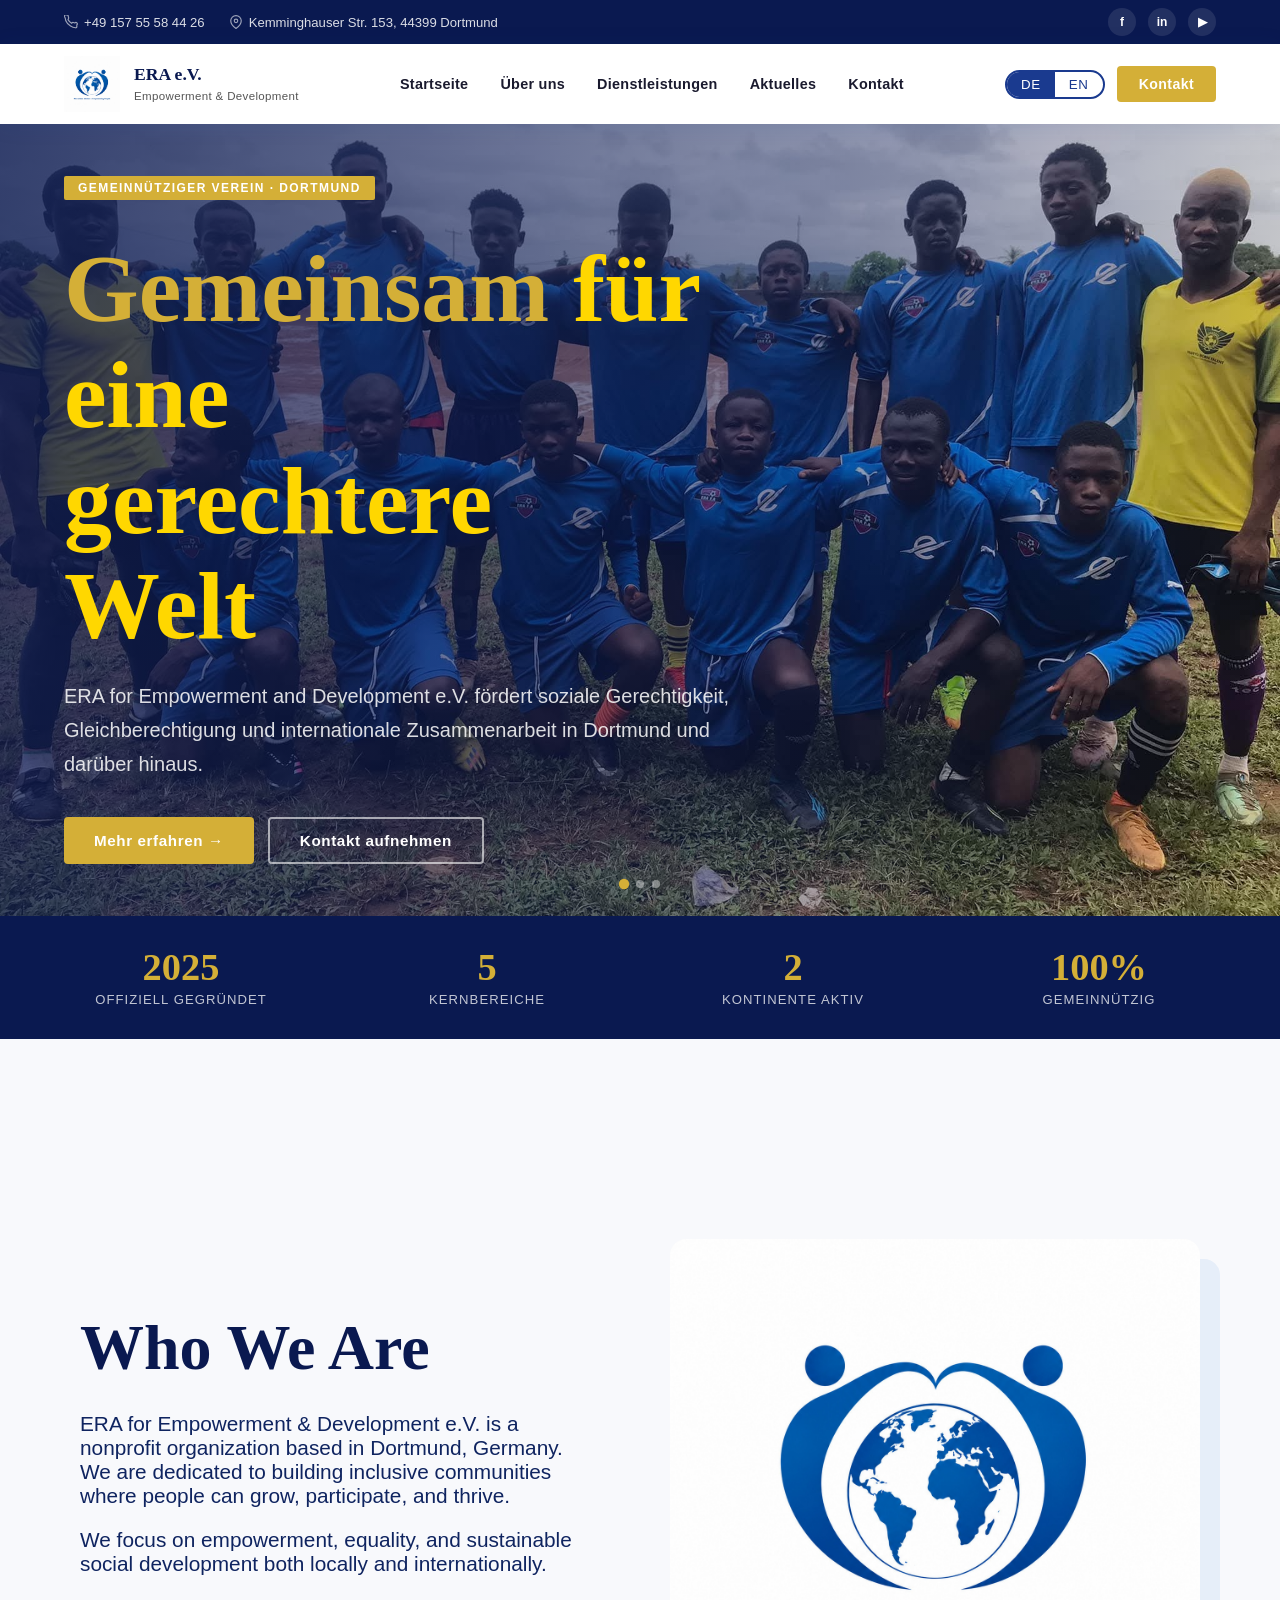
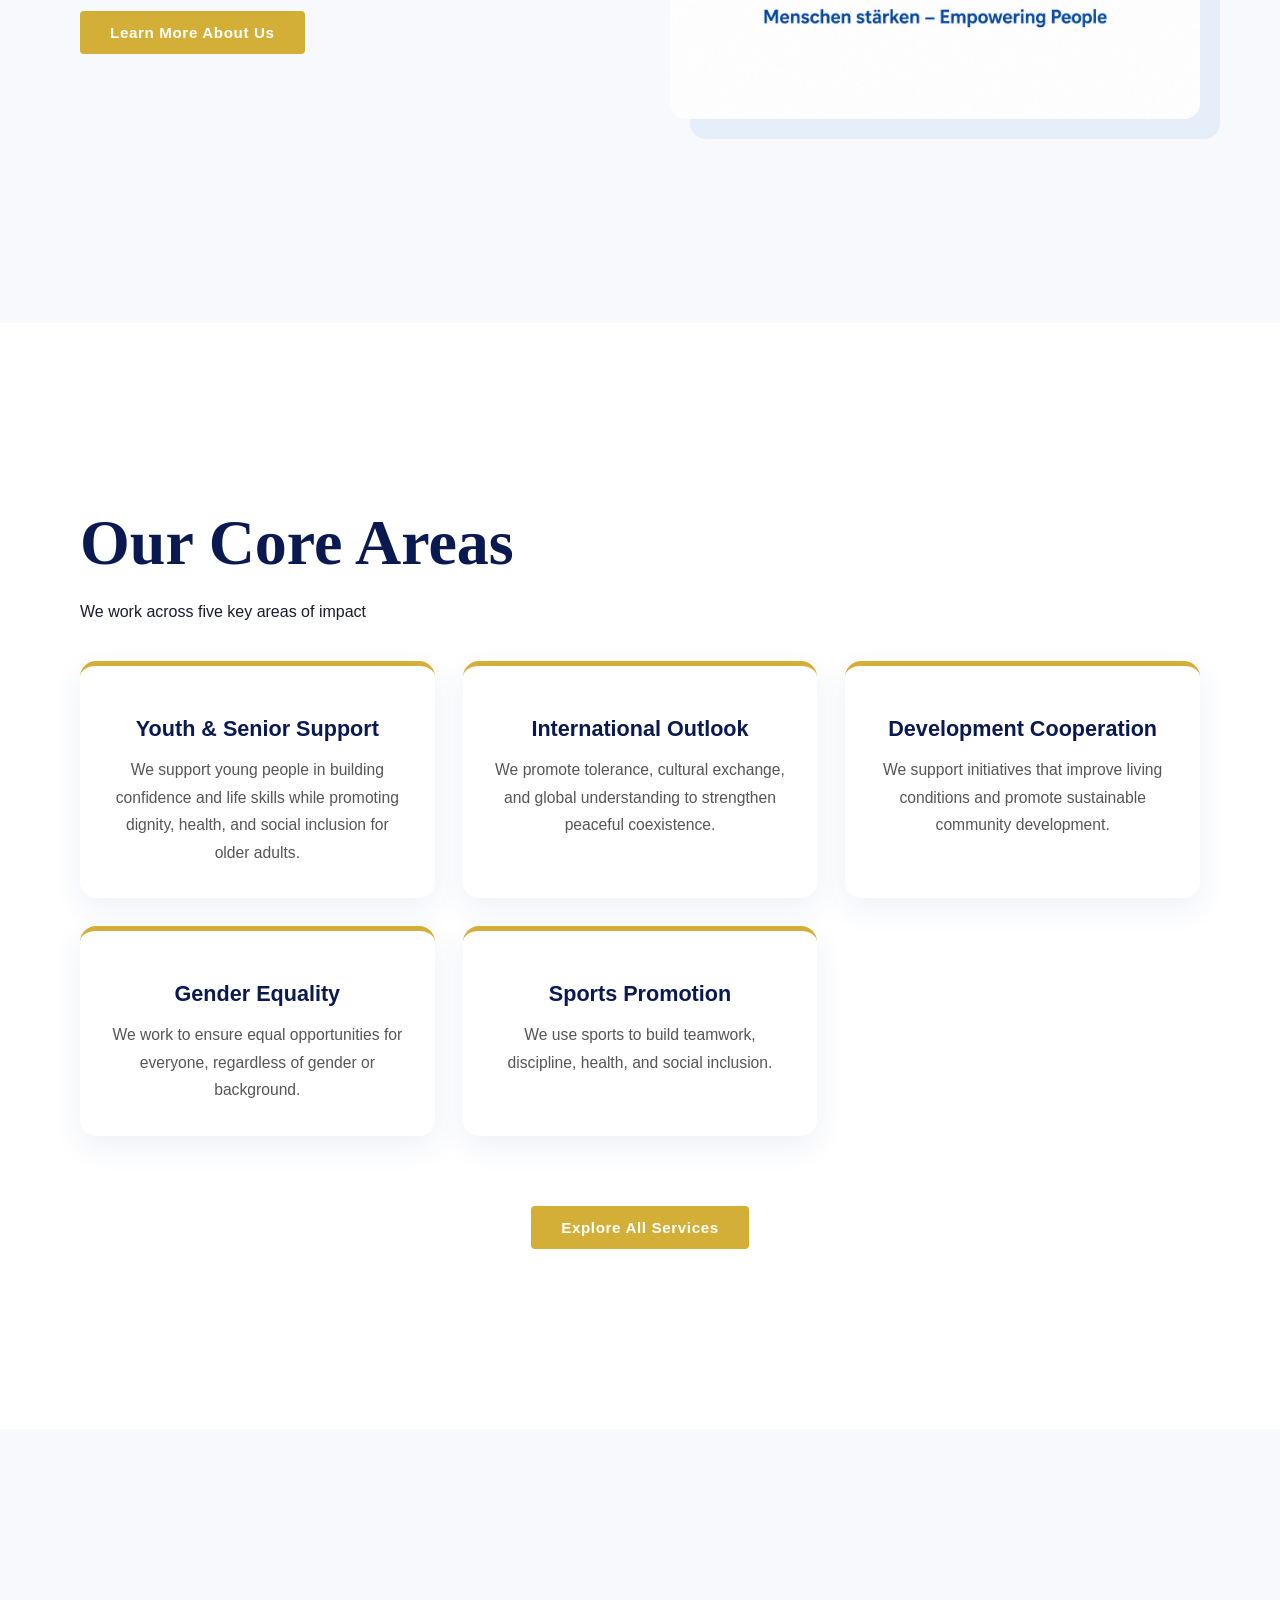
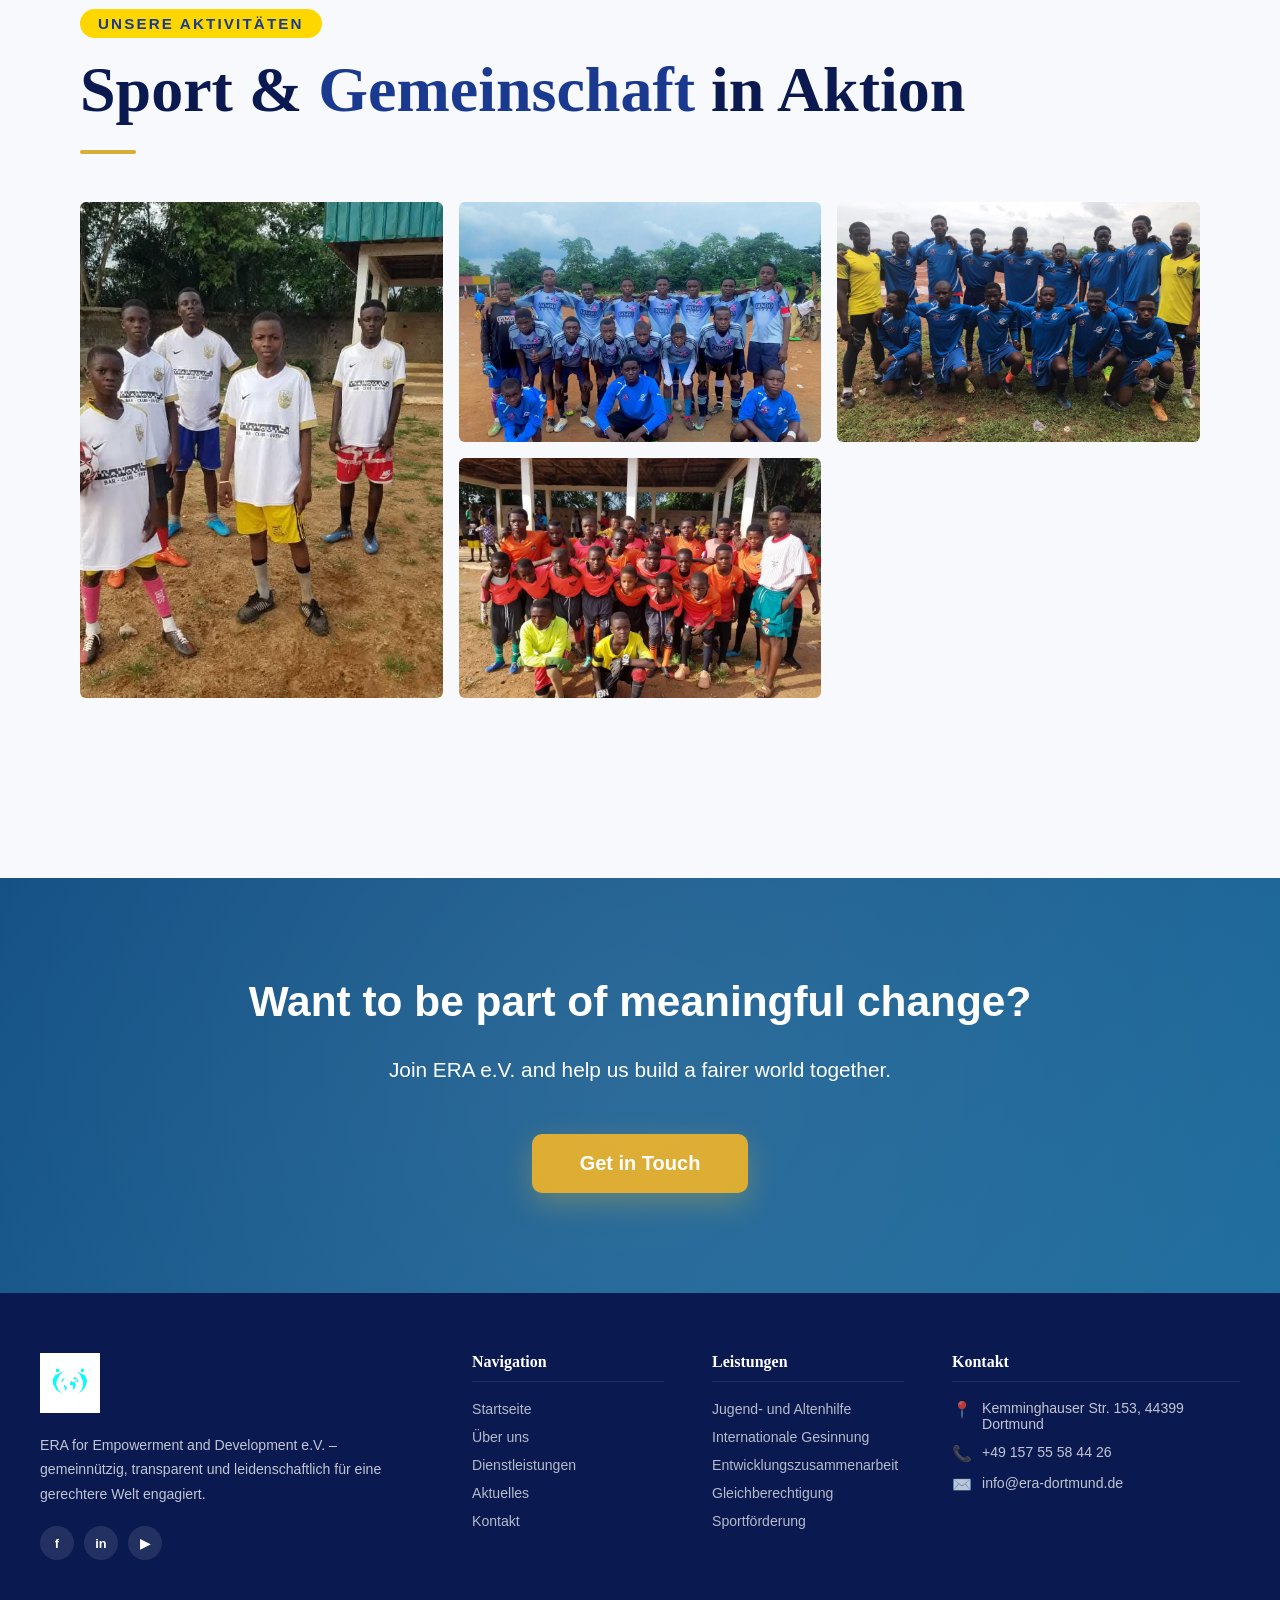
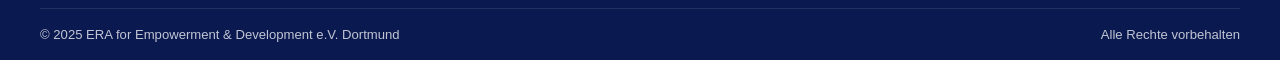
==== index.html @ 08e7207d "first commit" ====
<!DOCTYPE html>
<html lang="en">
<head>
    <meta charset="UTF-8">
    <meta name="viewport" content="width=device-width, initial-scale=1.0">
    <title>ERA for Empowerment & Development e.V.</title>
    <link rel="stylesheet" href="assets/css/style.css">
</head>
<body>
    <!-- TOPBAR -->
    <div class="topbar">
  <div class="topbar-inner">
    <div class="topbar-left">
      <span>
        <svg viewBox="0 0 24 24" fill="none" stroke="currentColor" stroke-width="2"><path d="M22 16.92v3a2 2 0 01-2.18 2 19.79 19.79 0 01-8.63-3.07A19.5 19.5 0 013.07 9.81 19.79 19.79 0 0 0 .22 1.18 2 2 0 012.22 0h3a2 2 0 012 1.72 12.84 12.84 0 00.7 2.81 2 2 0 01-.45 2.11L6.91 7.91a16 16 0 006.16 6.16l.81-.81a2 2 0 012.11-.45 12.84 12.84 0 002.81.7A2 2 0 0122 16.92z"/></svg>
        +49 157 55 58 44 26
      </span>
      <span>
        <svg viewBox="0 0 24 24" fill="none" stroke="currentColor" stroke-width="2"><path d="M21 10c0 7-9 13-9 13s-9-6-9-13a9 9 0 0 1 18 0z"/><circle cx="12" cy="10" r="3"/></svg>
        Kemminghauser Str. 153, 44399 Dortmund
      </span>
    </div>
    <div class="topbar-right">
      <a class="social-link" href="#" title="Facebook">f</a>
      <a class="social-link" href="#" title="Instagram">in</a>
      <a class="social-link" href="#" title="YouTube">▶</a>
    </div>
  </div>
</div>

<!-- NAVBAR -->
<nav class="navbar">
  <div class="nav-inner">
    <a href="#" class="nav-logo">
      <img src="[data-uri]" alt="ERA Logo">
      <div class="nav-logo-text">
        <strong>ERA e.V.</strong>
        <span data-de="Empowerment & Development" data-en="Empowerment & Development">Empowerment & Development</span>
      </div>
    </a>
    <ul class="nav-links" id="navLinks">
      <li><a href="index.html" class="active" data-de="Startseite" data-en="Home">Startseite</a></li>
      <li><a href="About.html" data-de="Über uns" data-en="About Us">Über uns</a></li>
      <li><a href="service.html" data-de="Dienstleistungen" data-en="Services">Dienstleistungen</a></li>
      <li><a href="News.html" data-de="Aktuelles" data-en="News">Aktuelles</a></li>
      <li><a href="contact.html" data-de="Kontakt" data-en="Contact">Kontakt</a></li>
    </ul>
    <div class="nav-right">
      <div class="lang-switcher">
        <button class="lang-btn active" id="btnDE" onclick="setLang('de')">DE</button>
        <button class="lang-btn" id="btnEN" onclick="setLang('en')">EN</button>
      </div>
      <a href="contact.html" class="donate-btn" id="donateBtnLabel" data-de="Kontakt" data-en="Get Involved">Kontakt</a>
    </div>
    <button class="hamburger" id="hamburger" onclick="toggleMenu()" aria-label="Menu">
      <span></span><span></span><span></span>
    </button>
  </div>
</nav>

<!-- HERO -->
<section class="hero" id="home">
  <div class="hero-slides">
    <div class="hero-slide active">
      <img src="[data-uri]" alt="Youth Football">
    </div>
    <div class="hero-slide">
      <img src="[data-uri]" alt="Community">
    </div>
    <div class="hero-slide">
      <img src="[data-uri]" alt="Sports">
    </div>
  </div>
  <div class="hero-content">
    <span class="hero-tag" data-de="Gemeinnütziger Verein · Dortmund" data-en="Nonprofit Organization · Dortmund">Gemeinnütziger Verein · Dortmund</span>
    <h1 class="hero-title" data-de="<em>Gemeinsam</em> für eine<br>gerechtere Welt" data-en="<em>Together</em> for a<br>More Just World"><em>Gemeinsam</em> für eine<br>gerechtere Welt</h1>
    <p class="hero-subtitle" data-de="ERA for Empowerment and Development e.V. fördert soziale Gerechtigkeit, Gleichberechtigung und internationale Zusammenarbeit in Dortmund und darüber hinaus." data-en="ERA for Empowerment and Development e.V. promotes social justice, equality, and international cooperation in Dortmund and beyond.">ERA for Empowerment and Development e.V. fördert soziale Gerechtigkeit, Gleichberechtigung und internationale Zusammenarbeit in Dortmund und darüber hinaus.</p>
    <div class="hero-ctas">
      <a href="About.html" class="btn-primary" data-de="Mehr erfahren →" data-en="Learn More →">Mehr erfahren →</a>
      <a href="contact.html" class="btn-outline" data-de="Kontakt aufnehmen" data-en="Get in Touch">Kontakt aufnehmen</a>
    </div>
  </div>
  <div class="hero-dots">
    <button class="hero-dot active" onclick="goSlide(0)"></button>
    <button class="hero-dot" onclick="goSlide(1)"></button>
    <button class="hero-dot" onclick="goSlide(2)"></button>
  </div>
</section>
<!-- STATS BAR -->
<div class="stats-bar">
  <div class="stats-inner">
    <div class="stat-item">
      <div class="stat-num">2025</div>
      <div class="stat-label" data-de="Offiziell gegründet" data-en="Officially Founded">Offiziell gegründet</div>
    </div>
    <div class="stat-item">
      <div class="stat-num">5</div>
      <div class="stat-label" data-de="Kernbereiche" data-en="Core Areas">Kernbereiche</div>
    </div>
    <div class="stat-item">
      <div class="stat-num">2</div>
      <div class="stat-label" data-de="Kontinente aktiv" data-en="Continents Active">Kontinente aktiv</div>
    </div>
    <div class="stat-item">
      <div class="stat-num">100%</div>
      <div class="stat-label" data-de="Gemeinnützig" data-en="Nonprofit">Gemeinnützig</div>
    </div>
  </div>
</div>

<!-- INTRO SECTION -->
<section class="intro-section section" style="background: var(--gray-bg); padding: 100px 24px;">
    <div class="section-inner">
        <div class="intro-grid">
            
            <!-- LEFT: Text -->
            <div class="intro-text fade-in">
                <h2 class="section-title" style="text-align:left; margin-bottom:24px;" data-de="Wer wir sind" data-en="Who We Are">
                    Who We Are
                </h2>
                
                <p class="intro-content" data-de="ERA for Empowerment & Development e.V. ist ein gemeinnütziger Verein mit Sitz in Dortmund, Deutschland. Wir setzen uns dafür ein, inklusive Gemeinschaften aufzubauen, in denen Menschen wachsen, teilhaben und gedeihen können." data-en="ERA for Empowerment & Development e.V. is a nonprofit organization based in Dortmund, Germany. We are dedicated to building inclusive communities where people can grow, participate, and thrive.">
                    ERA for Empowerment & Development e.V. is a nonprofit organization based in Dortmund, Germany. We are dedicated to building inclusive communities where people can grow, participate, and thrive.
                </p>
                
                <p class="intro-content" style="margin-top:20px;" data-de="Wir konzentrieren uns auf Empowerment, Gleichberechtigung und nachhaltige soziale Entwicklung – sowohl lokal als auch international." data-en="We focus on empowerment, equality, and sustainable social development both locally and internationally.">
                    We focus on empowerment, equality, and sustainable social development both locally and internationally.
                </p>

                <a href="about.html" class="btn btn-primary" style="margin-top:35px;" data-de="Mehr über uns" data-en="Learn More About Us">
                    Learn More About Us
                </a>
            </div>

            <!-- RIGHT: Image -->
            <div class="intro-image fade-in">
                <img src="images/Logo.jpg" 
                     alt="Community Activity" 
                     class="intro-img">
            </div>

        </div>
    </div>
</section>


<!-- CORE VALUES / FOCUS AREAS SECTION -->
<section class="core-section section" style="background: white;">
    <div class="section-inner">
        <h2 class="section-title" data-de="Unsere Schwerpunkte" data-en="Our Core Areas">
            Our Core Areas
        </h2>
        <p class="section-subtitle" data-de="Wir engagieren uns in fünf zentralen Bereichen" data-en="We work across five key areas of impact">
            We work across five key areas of impact
        </p>

        <div class="card-grid">
            
            <!-- Card 1 -->
            <div class="card fade-in">
                <div class="card-icon"></div>
                <h3 data-de="Jugend- & Altenhilfe" data-en="Youth & Senior Support">Youth & Senior Support</h3>
                <p data-de="Wir unterstützen junge Menschen beim Aufbau von Selbstvertrauen und Lebenskompetenzen und fördern Würde, Gesundheit und soziale Teilhabe älterer Menschen." 
                   data-en="We support young people in building confidence and life skills while promoting dignity, health, and social inclusion for older adults.">
                    We support young people in building confidence and life skills while promoting dignity, health, and social inclusion for older adults.
                </p>
            </div>

            <!-- Card 2 -->
            <div class="card fade-in">
                <div class="card-icon"></div>
                <h3 data-de="Internationale Gesinnung" data-en="International Outlook">International Outlook</h3>
                <p data-de="Wir fördern Toleranz, kulturellen Austausch und globales Verständnis für ein friedliches Zusammenleben." 
                   data-en="We promote tolerance, cultural exchange, and global understanding to strengthen peaceful coexistence.">
                    We promote tolerance, cultural exchange, and global understanding to strengthen peaceful coexistence.
                </p>
            </div>

            <!-- Card 3 -->
            <div class="card fade-in">
                <div class="card-icon"></div>
                <h3 data-de="Entwicklungszusammenarbeit" data-en="Development Cooperation">Development Cooperation</h3>
                <p data-de="Wir unterstützen Initiativen, die Lebensbedingungen verbessern und nachhaltige Gemeindeentwicklung fördern." 
                   data-en="We support initiatives that improve living conditions and promote sustainable community development.">
                    We support initiatives that improve living conditions and promote sustainable community development.
                </p>
            </div>

            <!-- Card 4 -->
            <div class="card fade-in">
                <div class="card-icon"></div>
                <h3 data-de="Gleichberechtigung" data-en="Gender Equality">Gender Equality</h3>
                <p data-de="Wir setzen uns für gleiche Chancen für alle ein – unabhängig von Geschlecht oder Herkunft." 
                   data-en="We work to ensure equal opportunities for everyone, regardless of gender or background.">
                    We work to ensure equal opportunities for everyone, regardless of gender or background.
                </p>
            </div>

            <!-- Card 5 -->
            <div class="card fade-in">
                <div class="card-icon"></div>
                <h3 data-de="Sportförderung" data-en="Sports Promotion">Sports Promotion</h3>
                <p data-de="Wir nutzen Sport, um Teamgeist, Disziplin, Gesundheit und soziale Integration zu fördern." 
                   data-en="We use sports to build teamwork, discipline, health, and social inclusion.">
                    We use sports to build teamwork, discipline, health, and social inclusion.
                </p>
            </div>

        </div>

        <!-- Call to Action Button -->
        <div style="text-align:center; margin-top:50px;">
            <a href="service.html" class="btn btn-primary" data-de="Alle Dienstleistungen ansehen" data-en="Explore All Services">
                Explore All Services
            </a>
        </div>
    </div>
</section>

<!-- Activities -->
<section class="gallery" id="gallery">
  <div class="section-inner">
    <span class="section-tag" data-de="Unsere Aktivitäten" data-en="Our Activities">Unsere Aktivitäten</span>
    <h2 class="section-title" data-de="Sport &amp; <em>Gemeinschaft</em> in Aktion" data-en="Sports &amp; <em>Community</em> in Action">Sport &amp; <em>Gemeinschaft</em> in Aktion</h2>
    <div class="divider"></div>
    <div class="gallery-grid">
      <div class="gallery-item">
        <img src="[data-uri]" alt="Community gathering">
      </div>
      <div class="gallery-item">
        <img src="[data-uri]" alt="Youth football team">
      </div>
      <div class="gallery-item">
        <img src="[data-uri]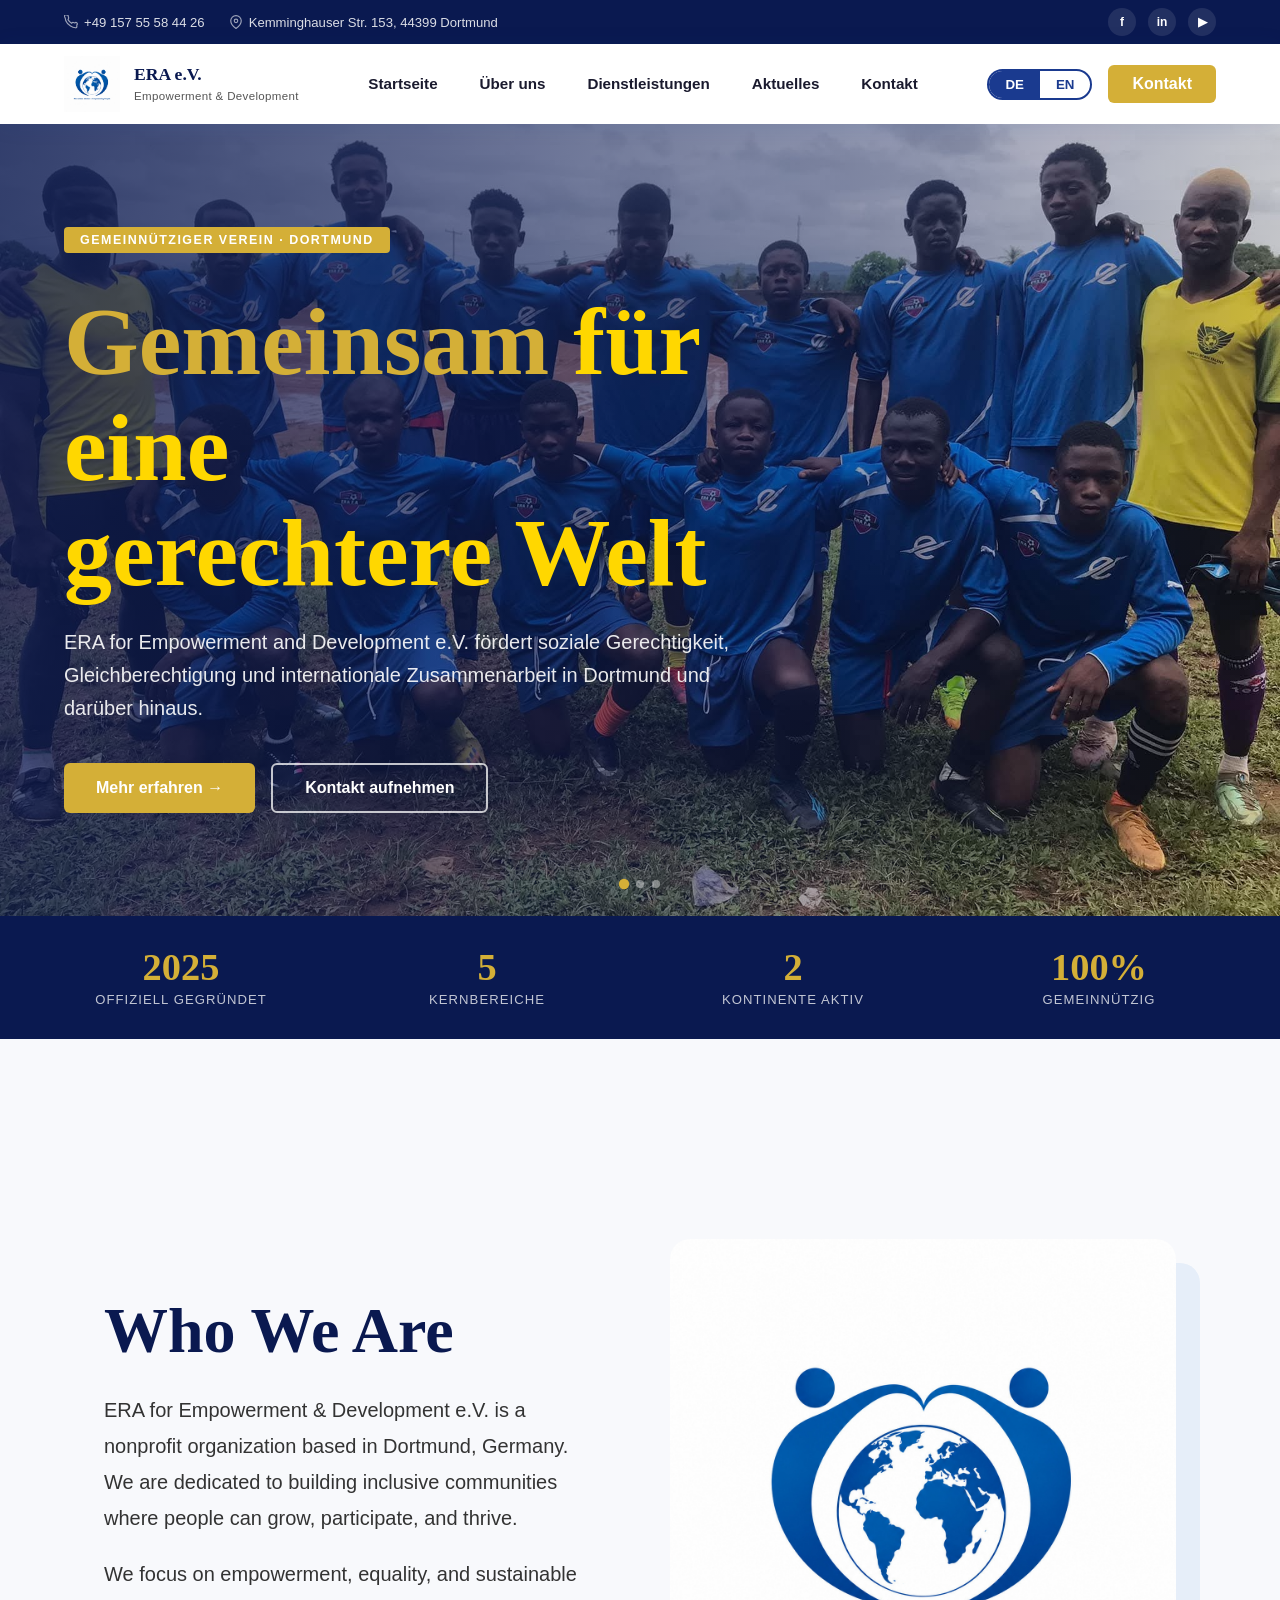
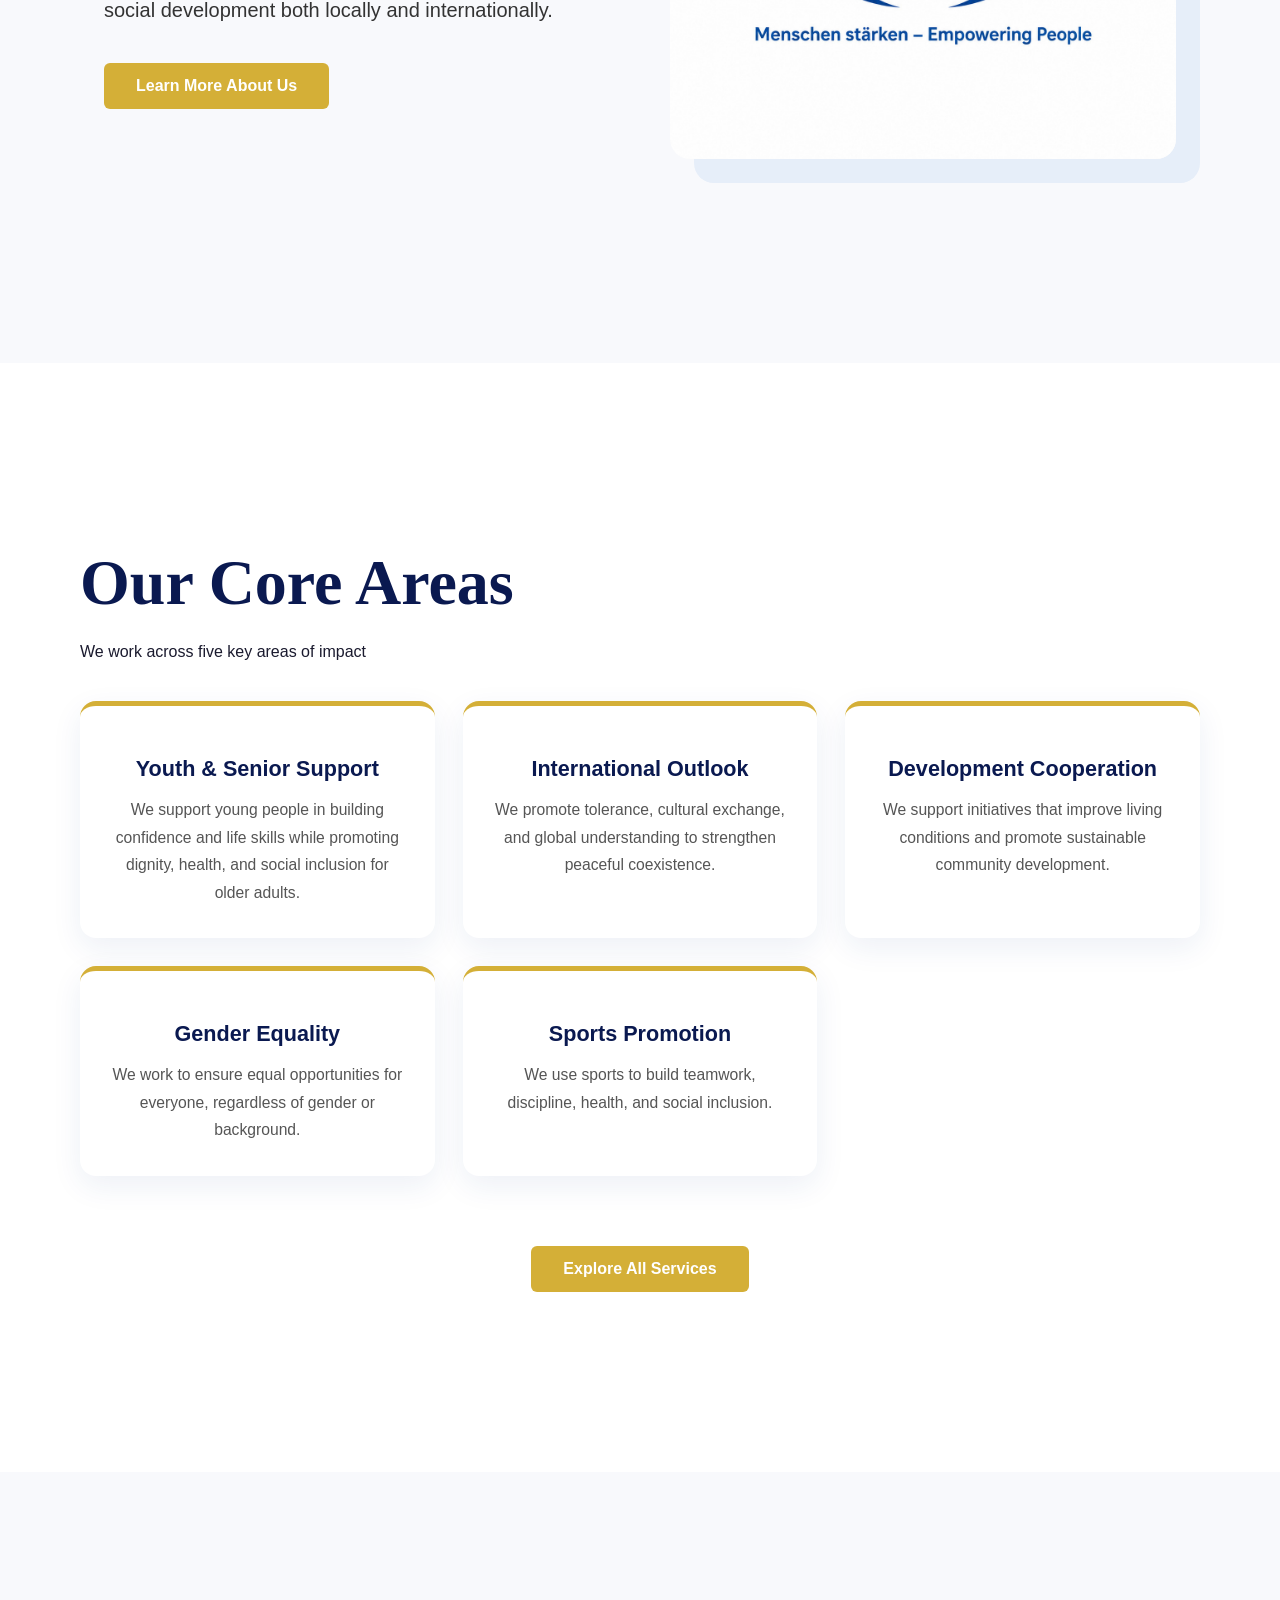
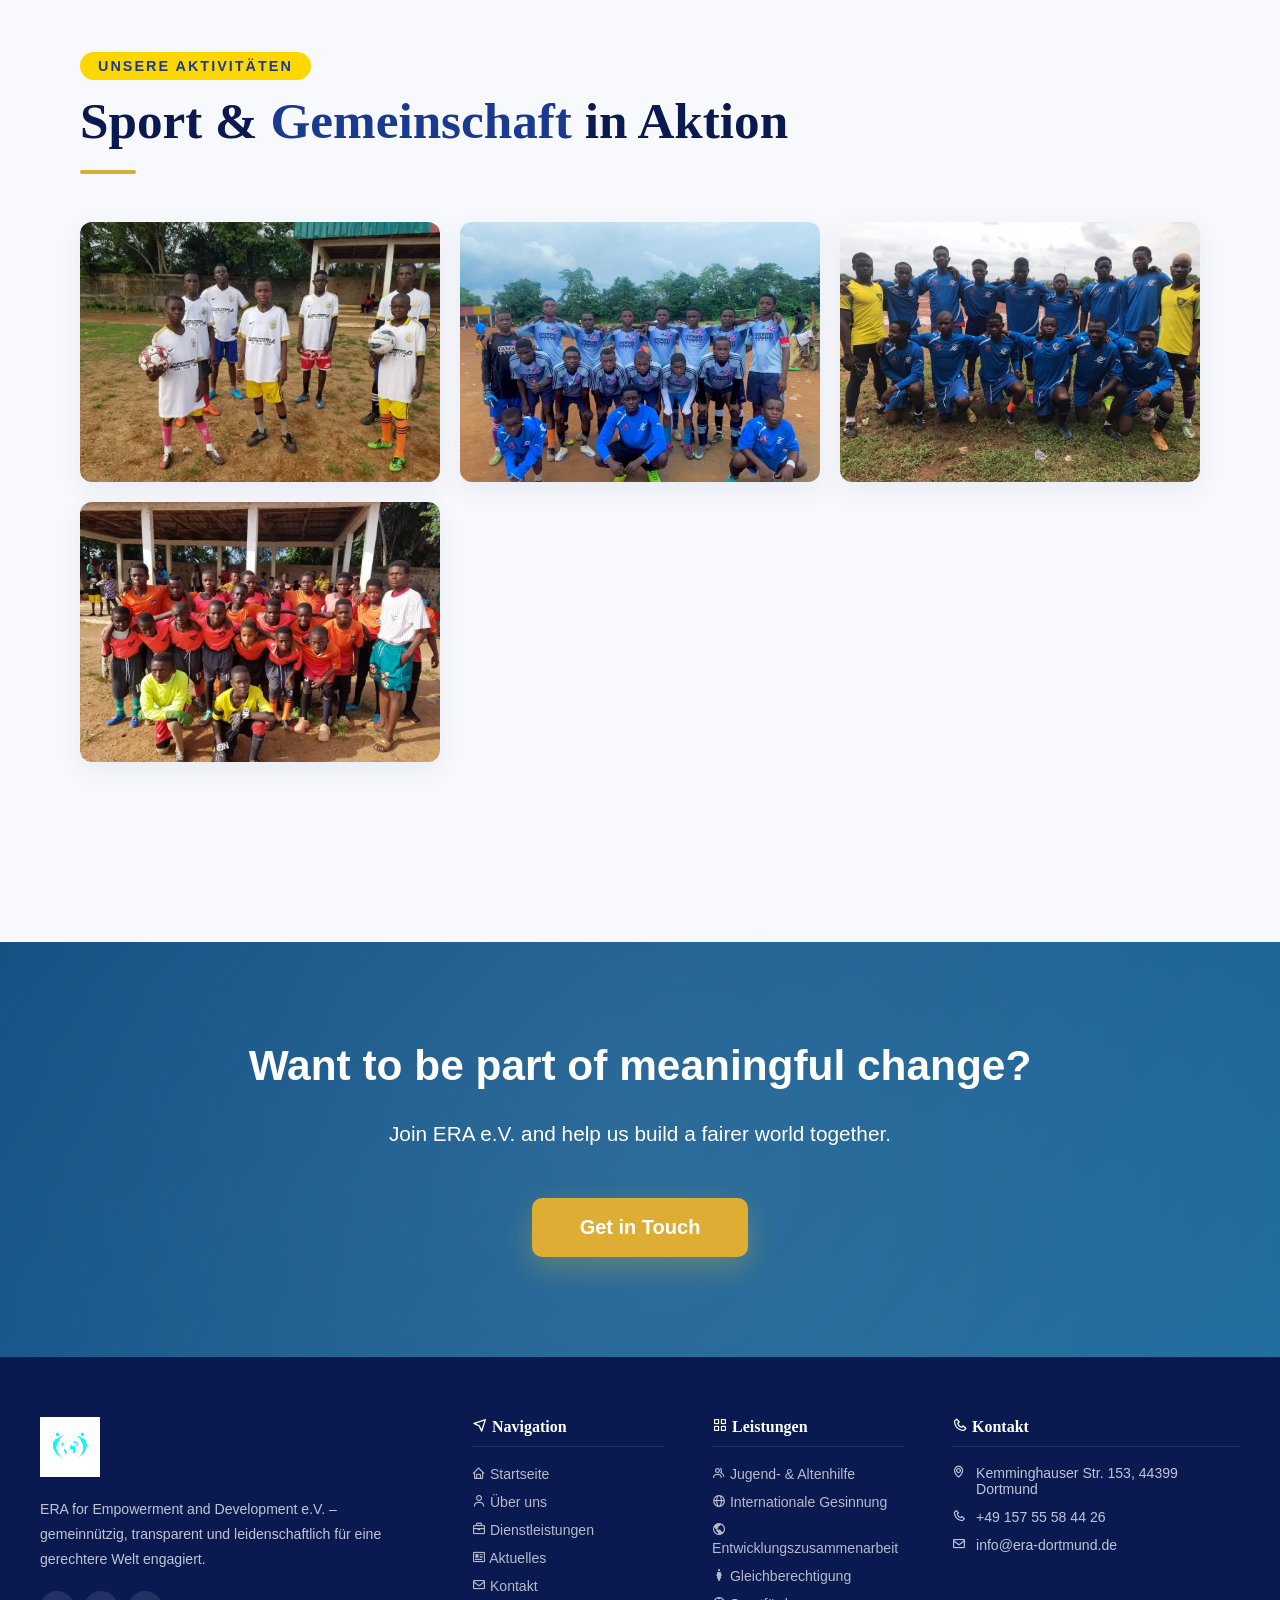
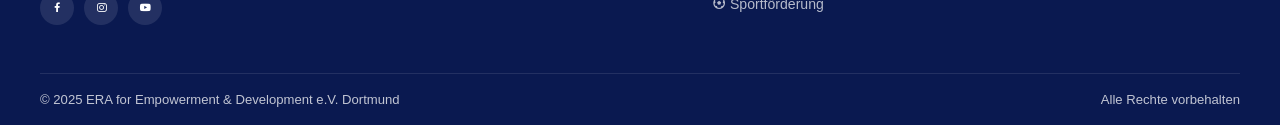
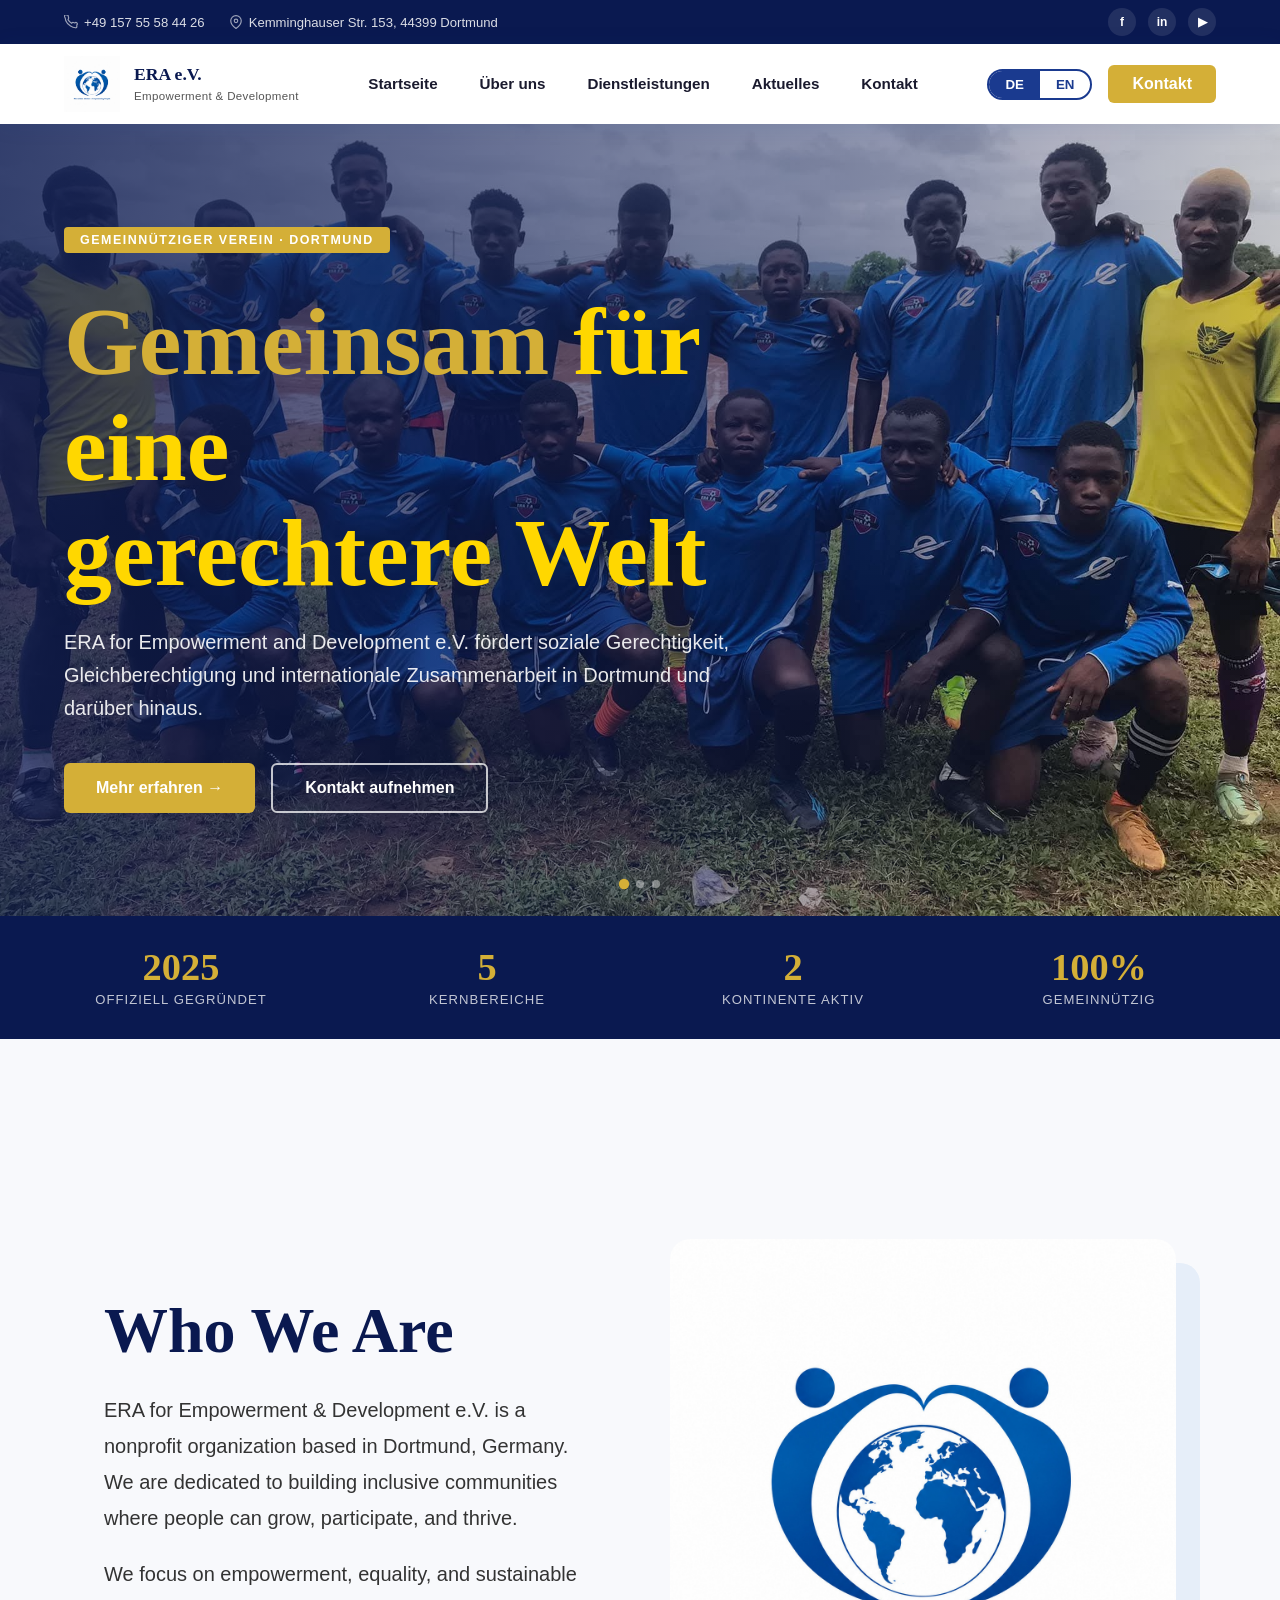
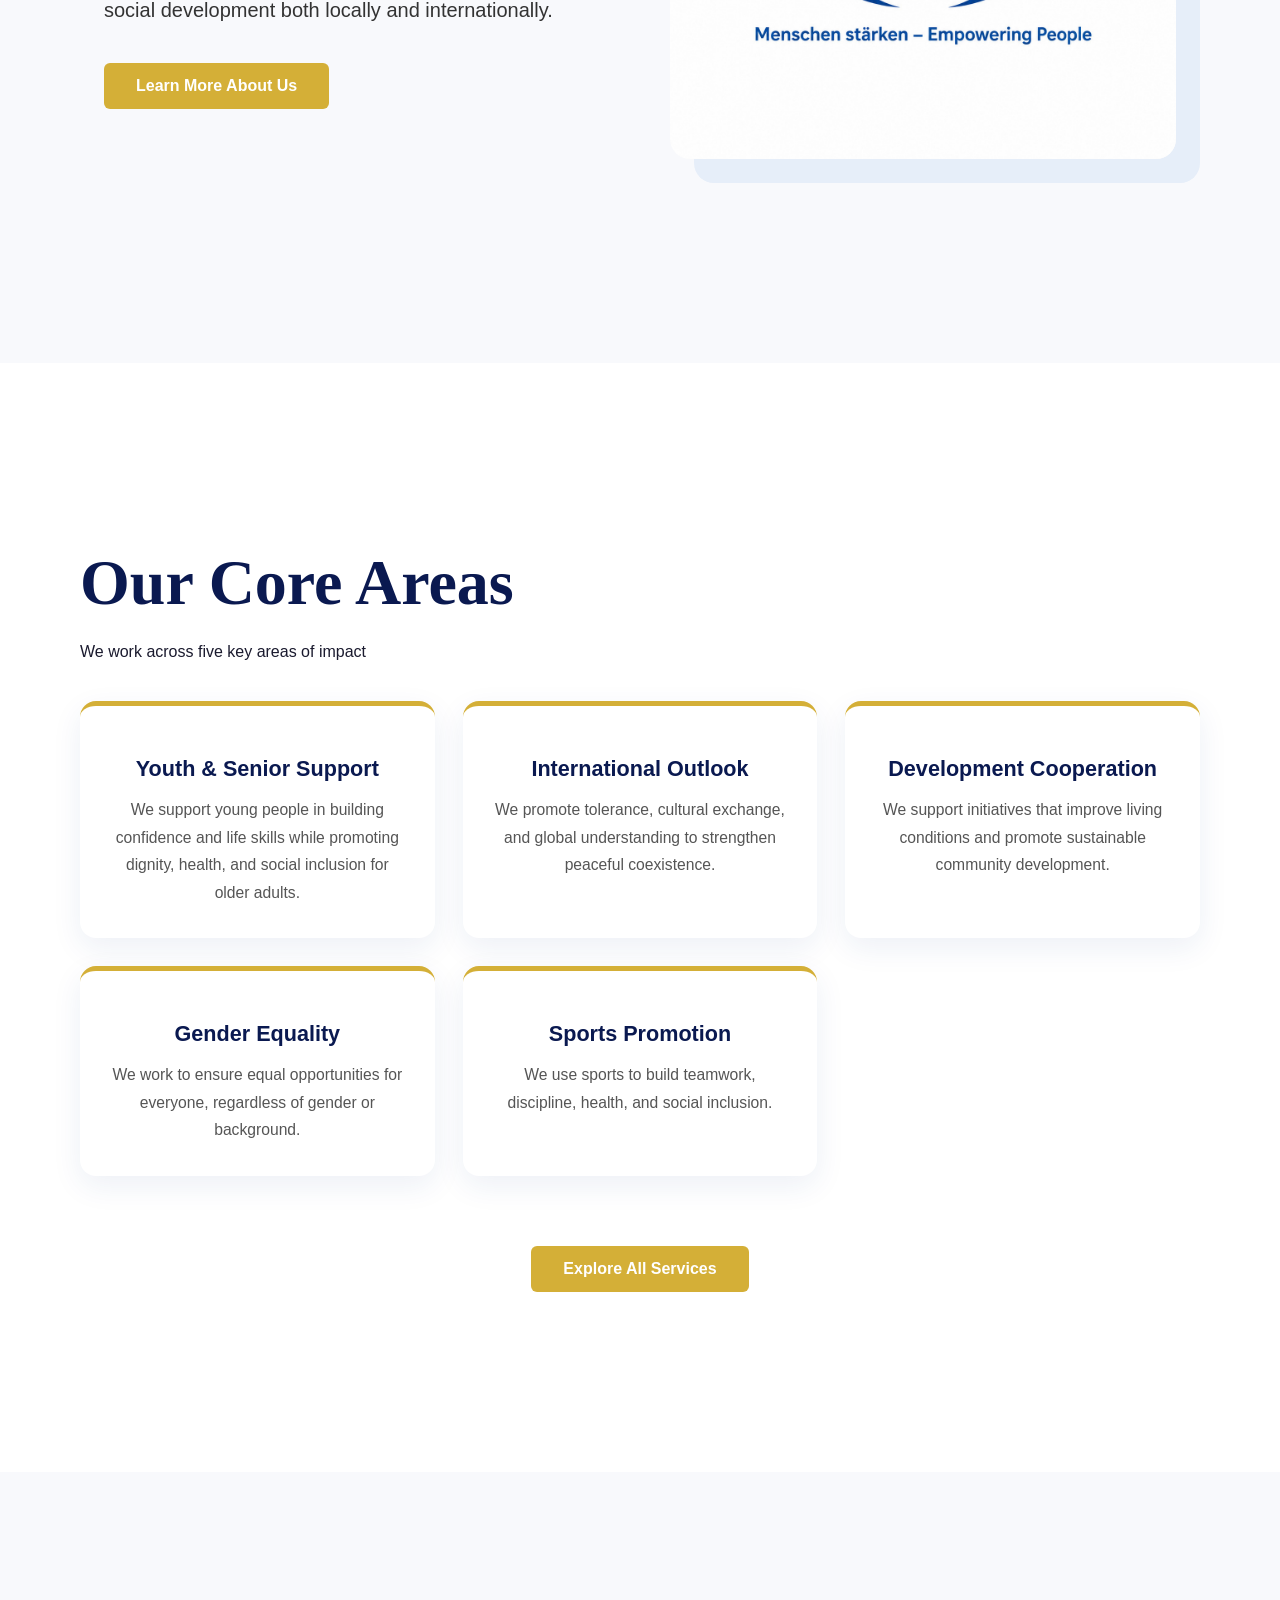
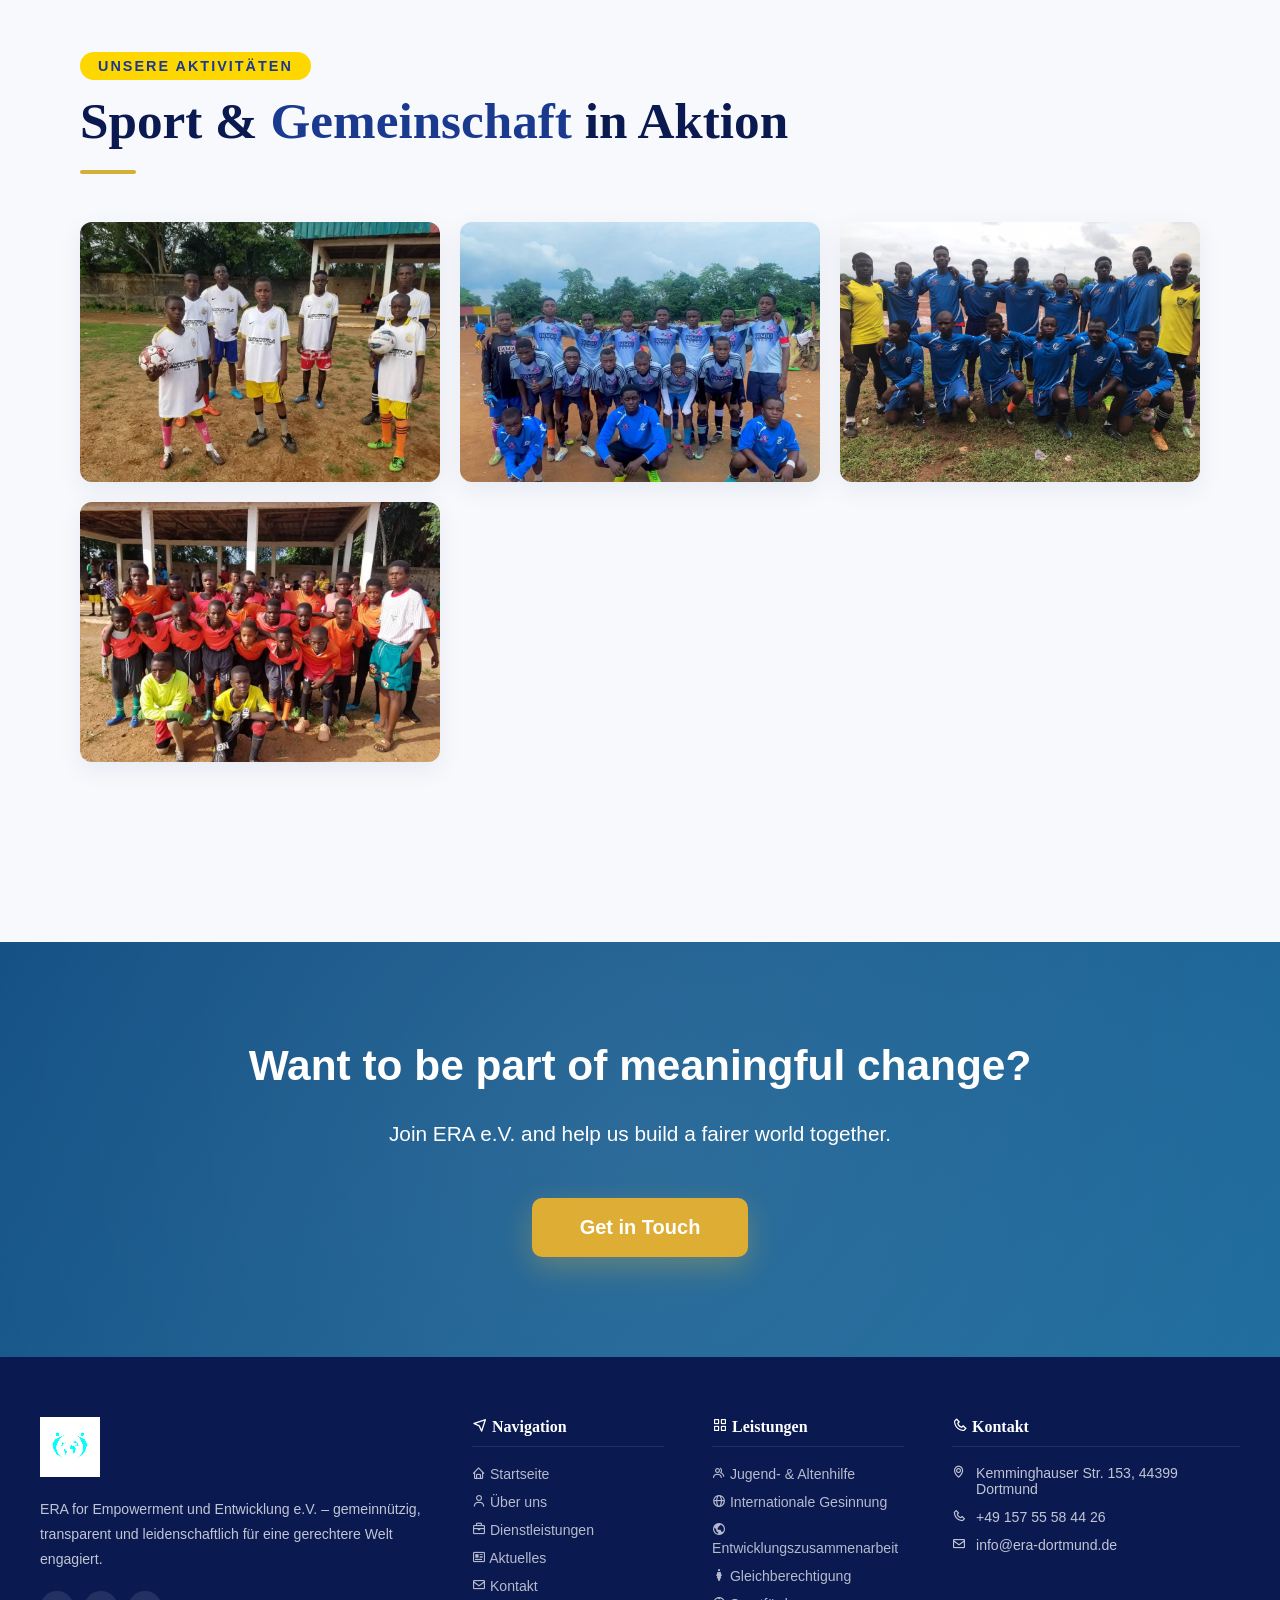
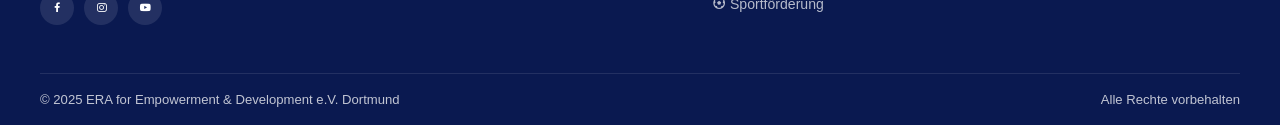
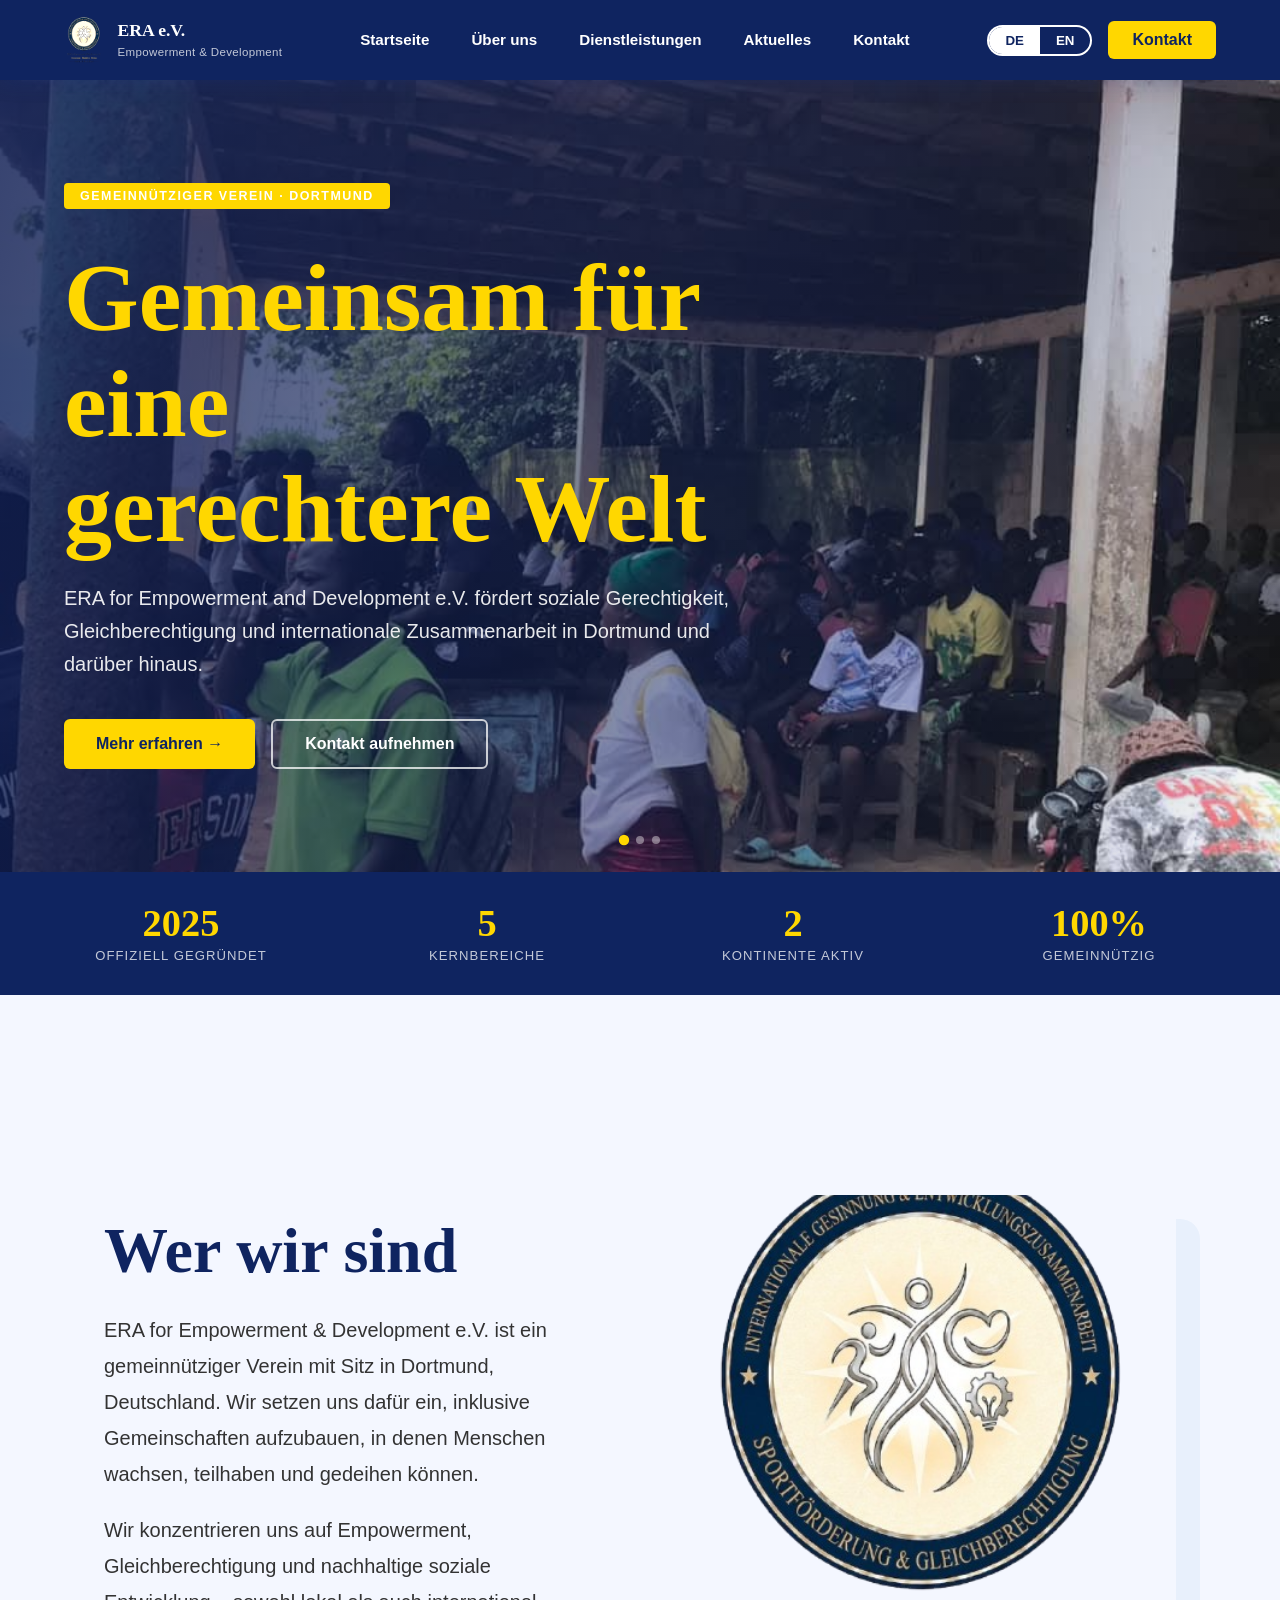
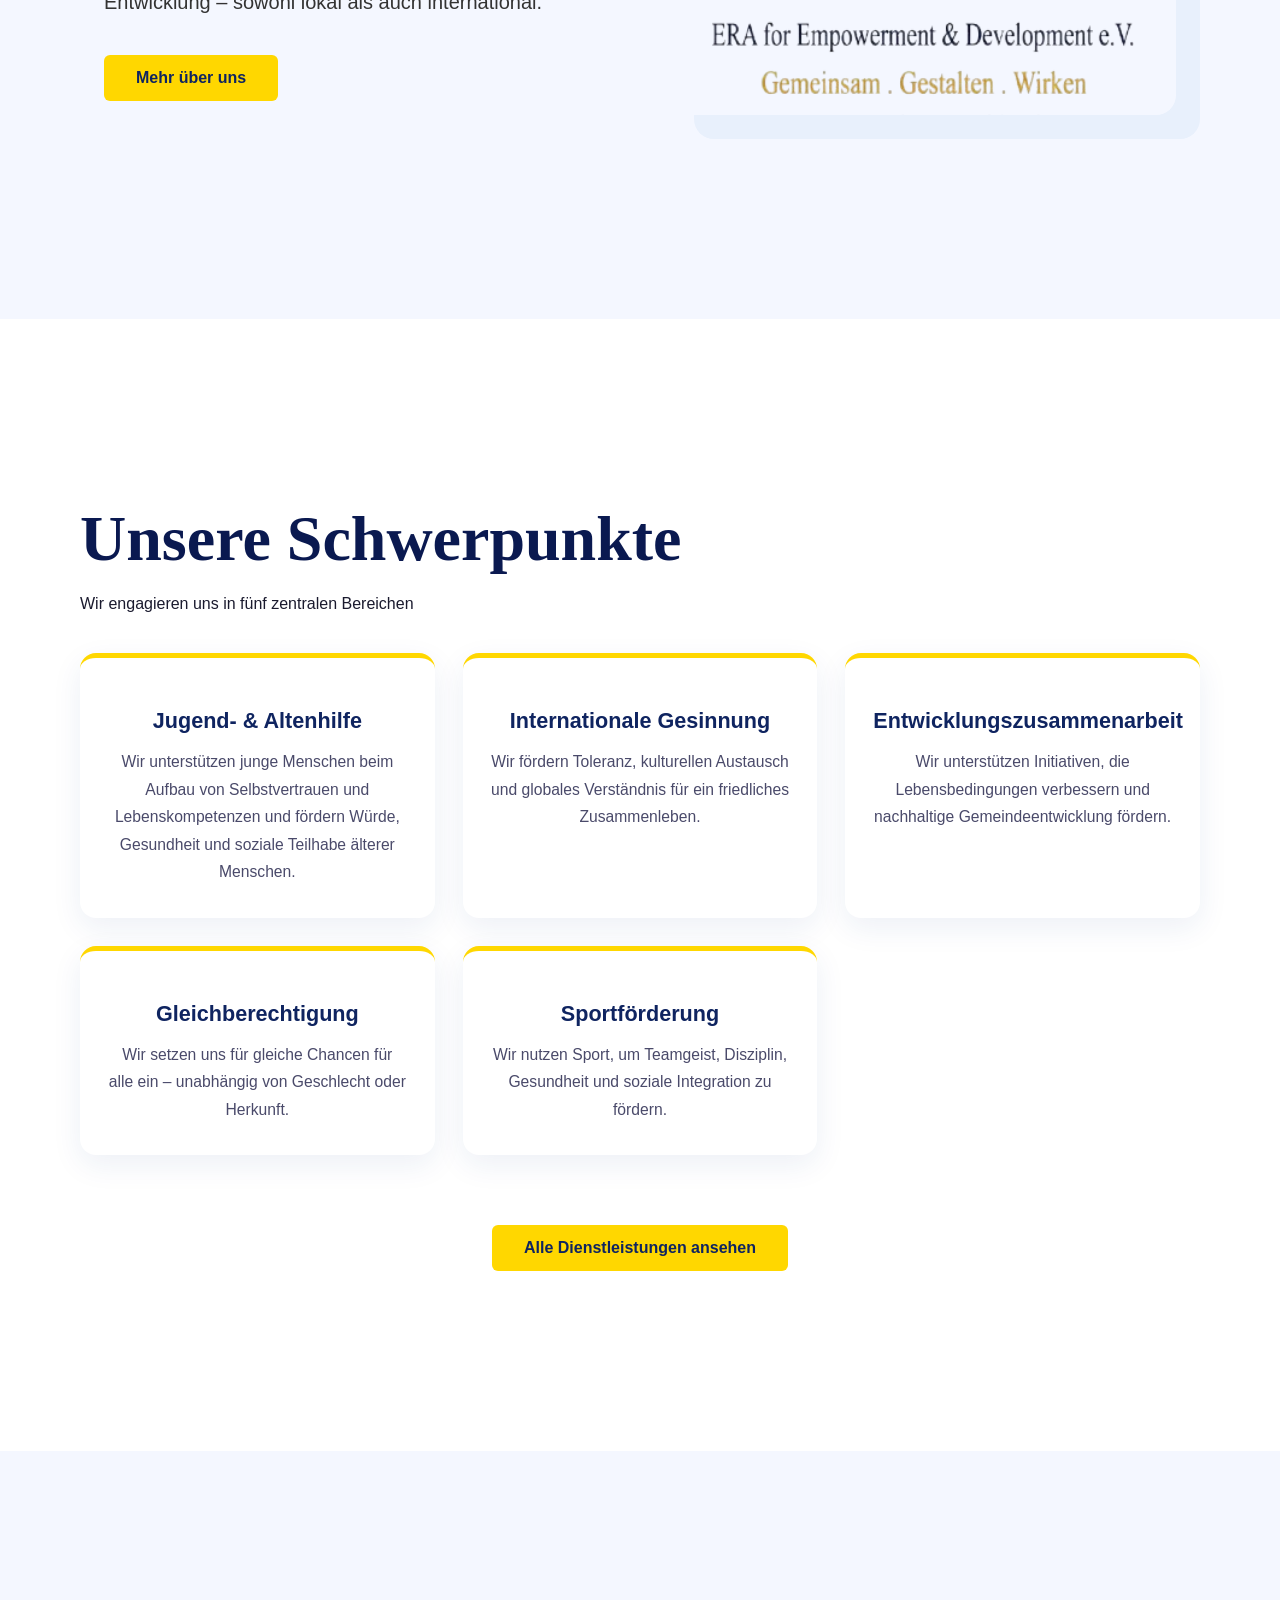
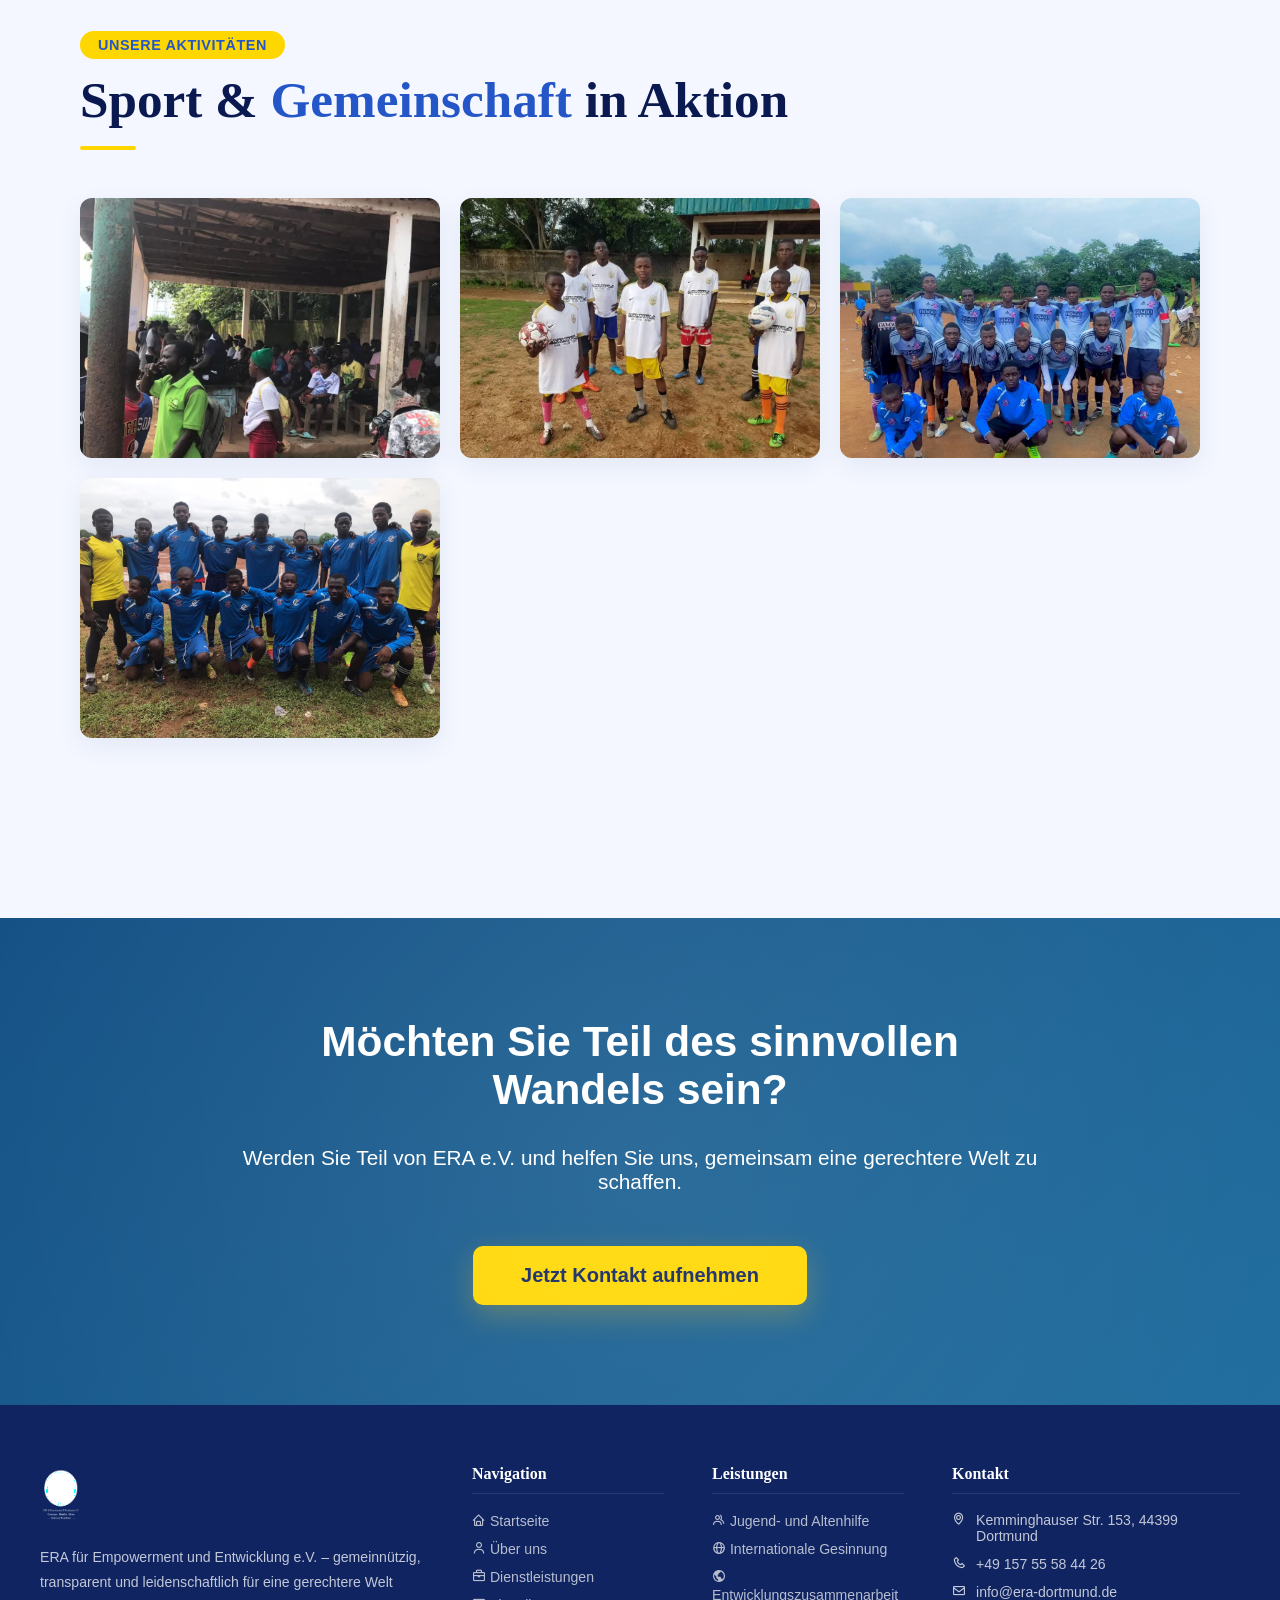
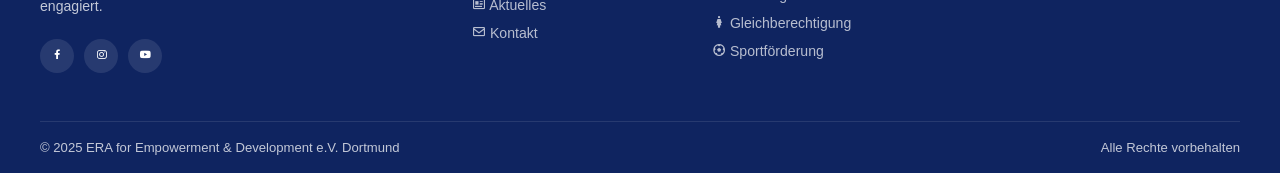
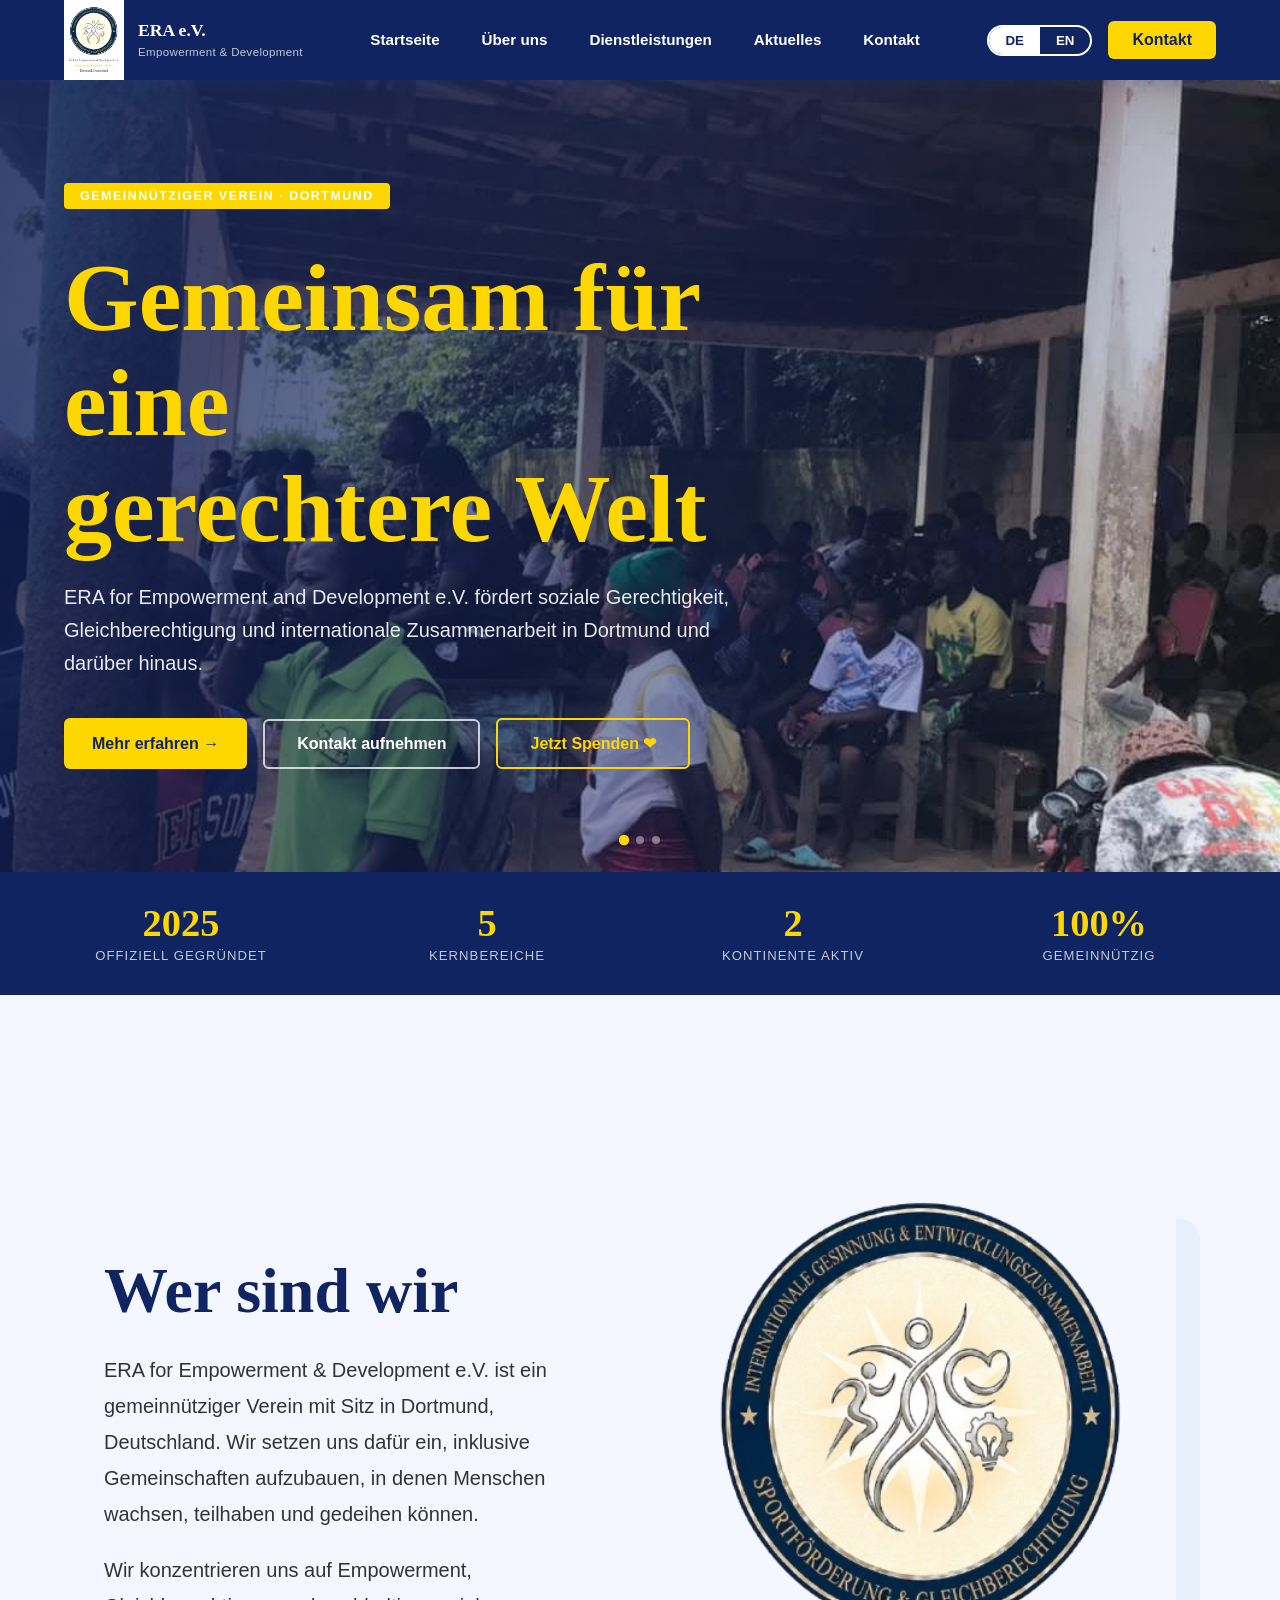
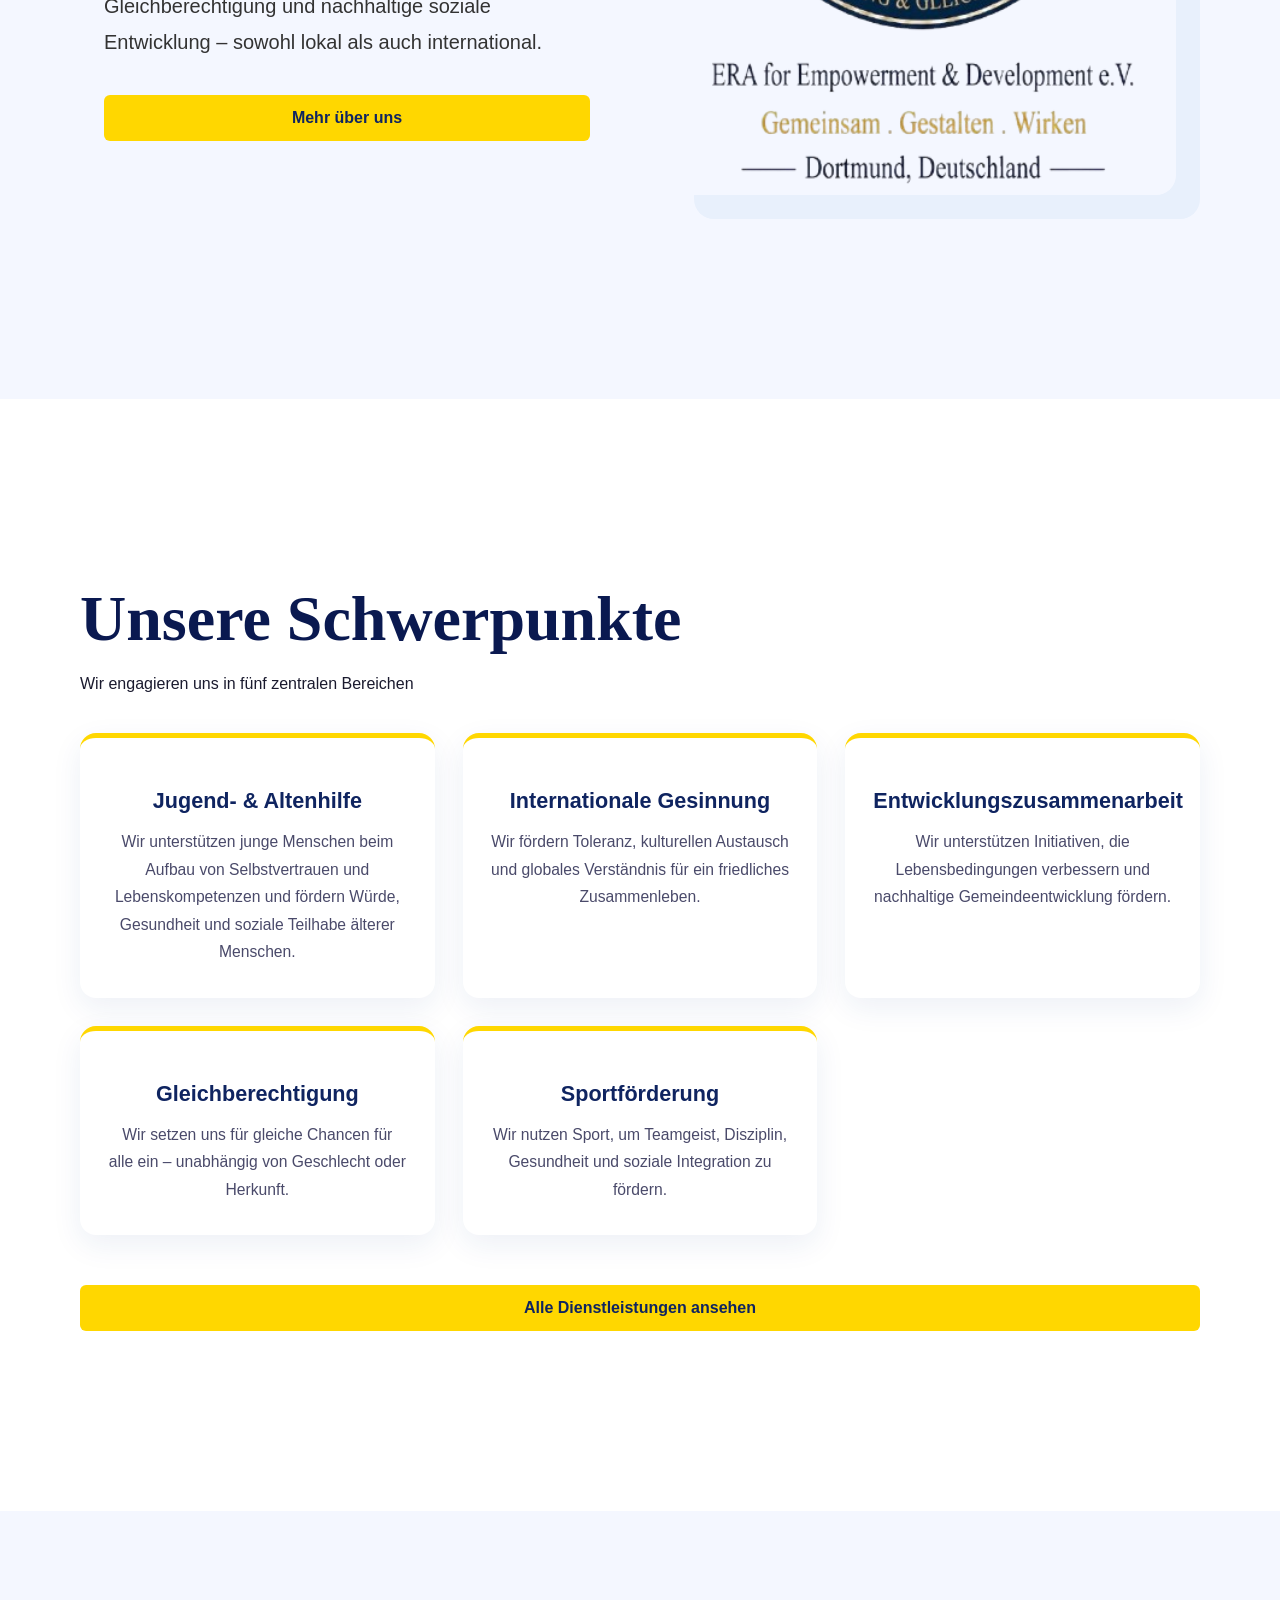
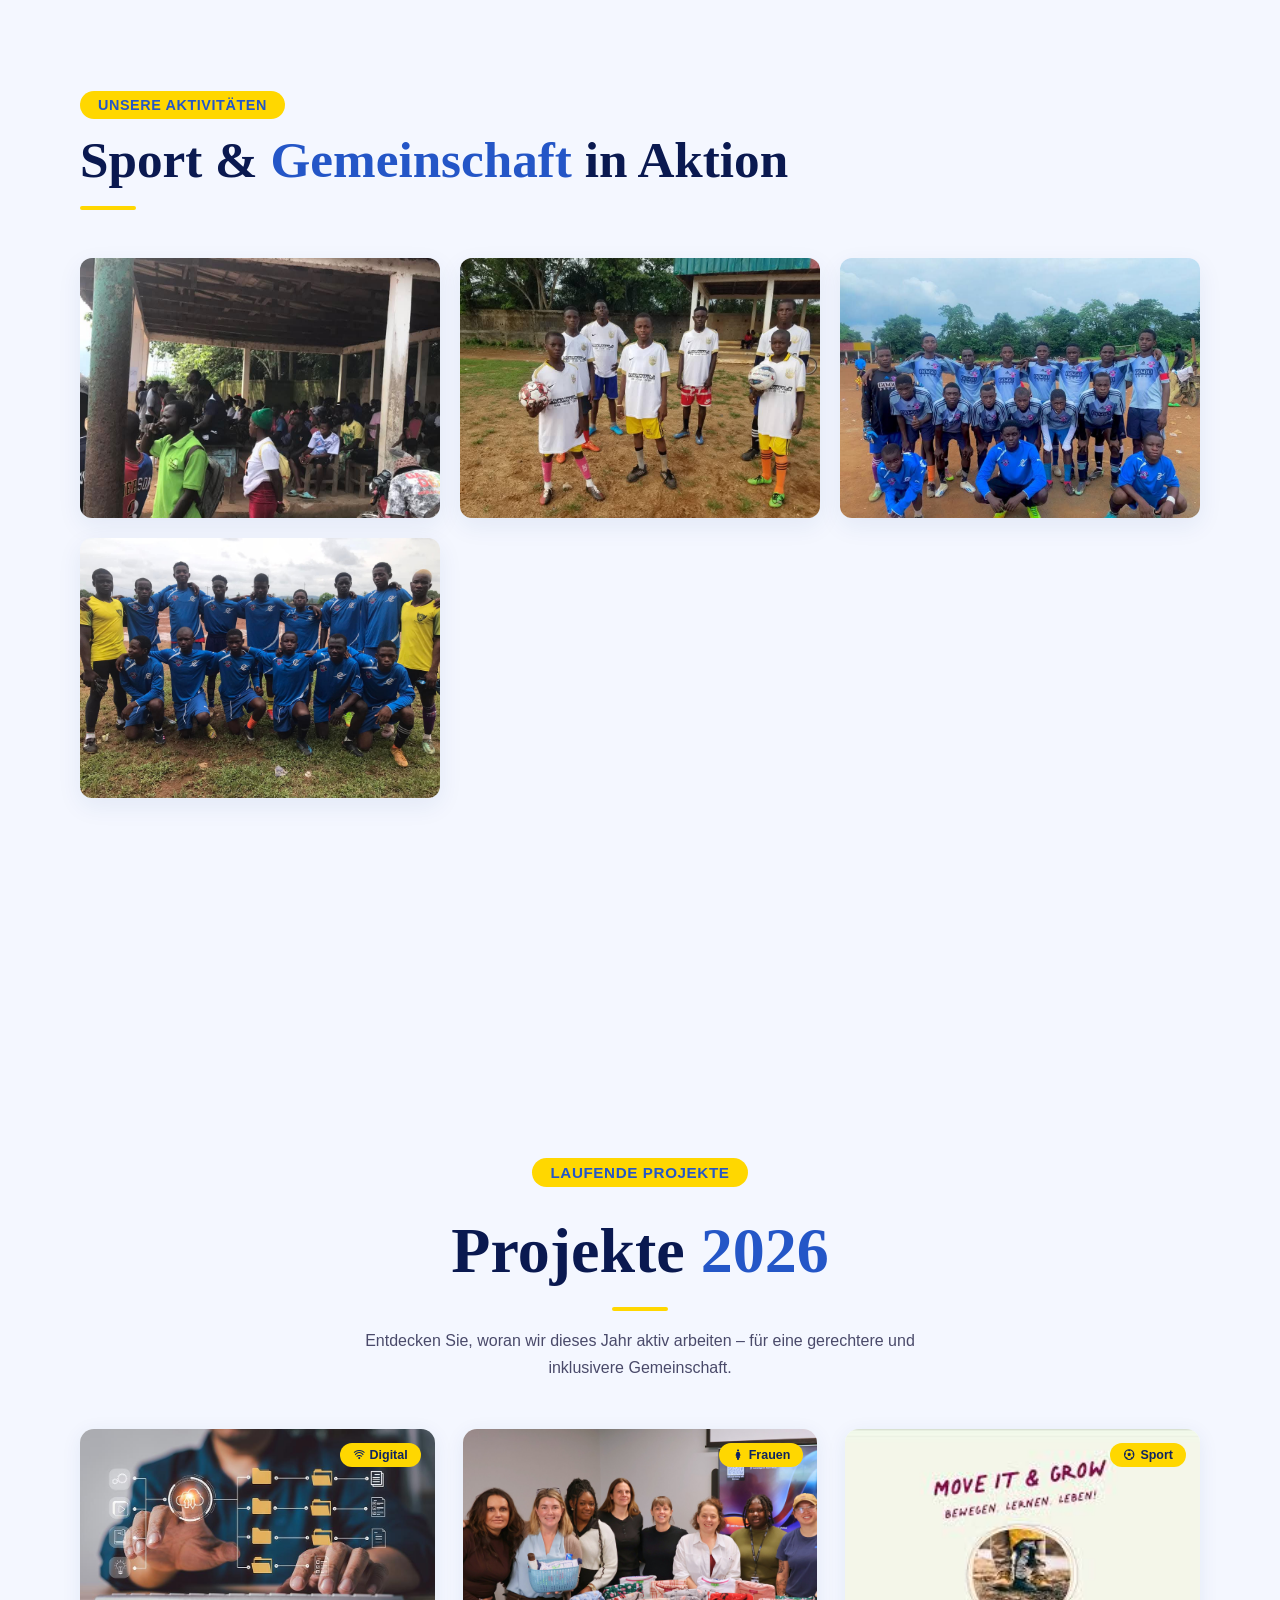
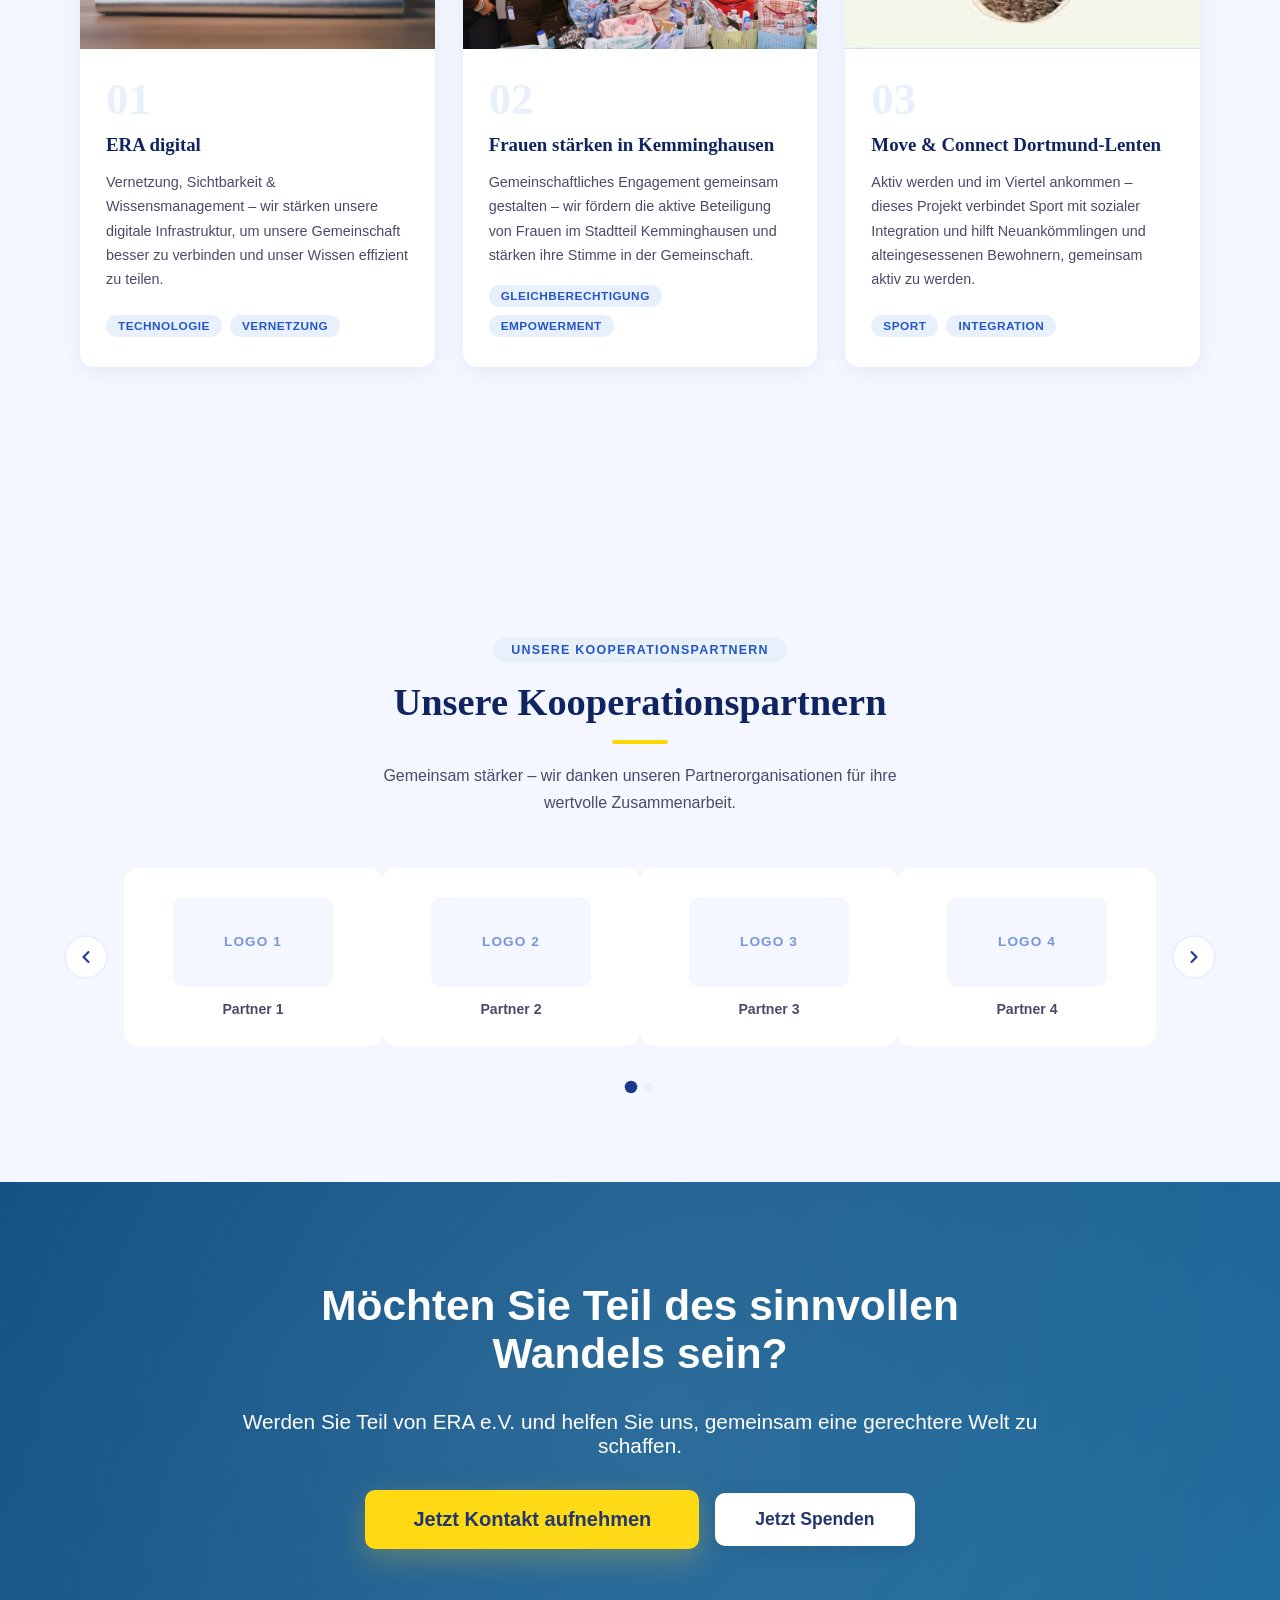
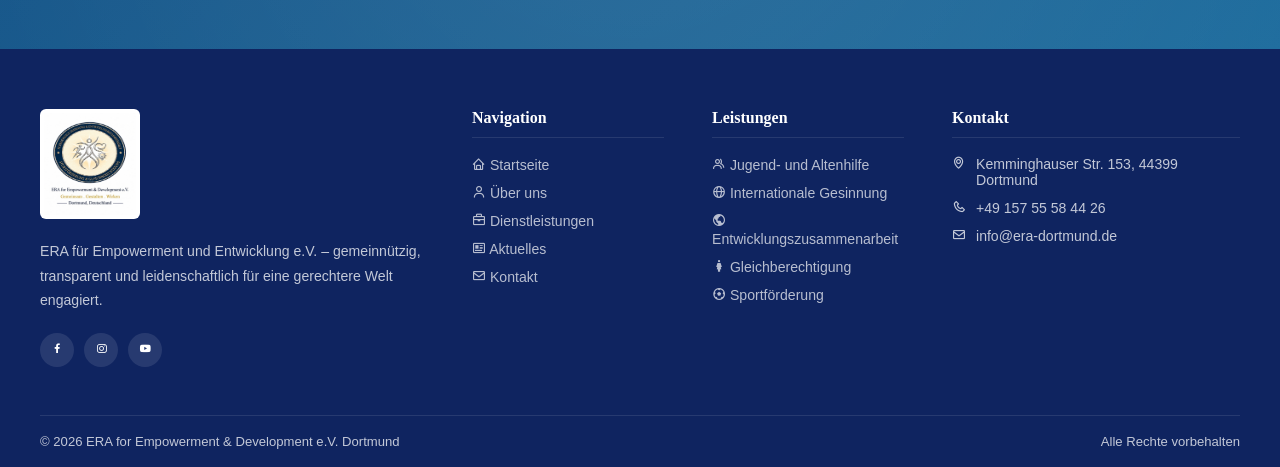
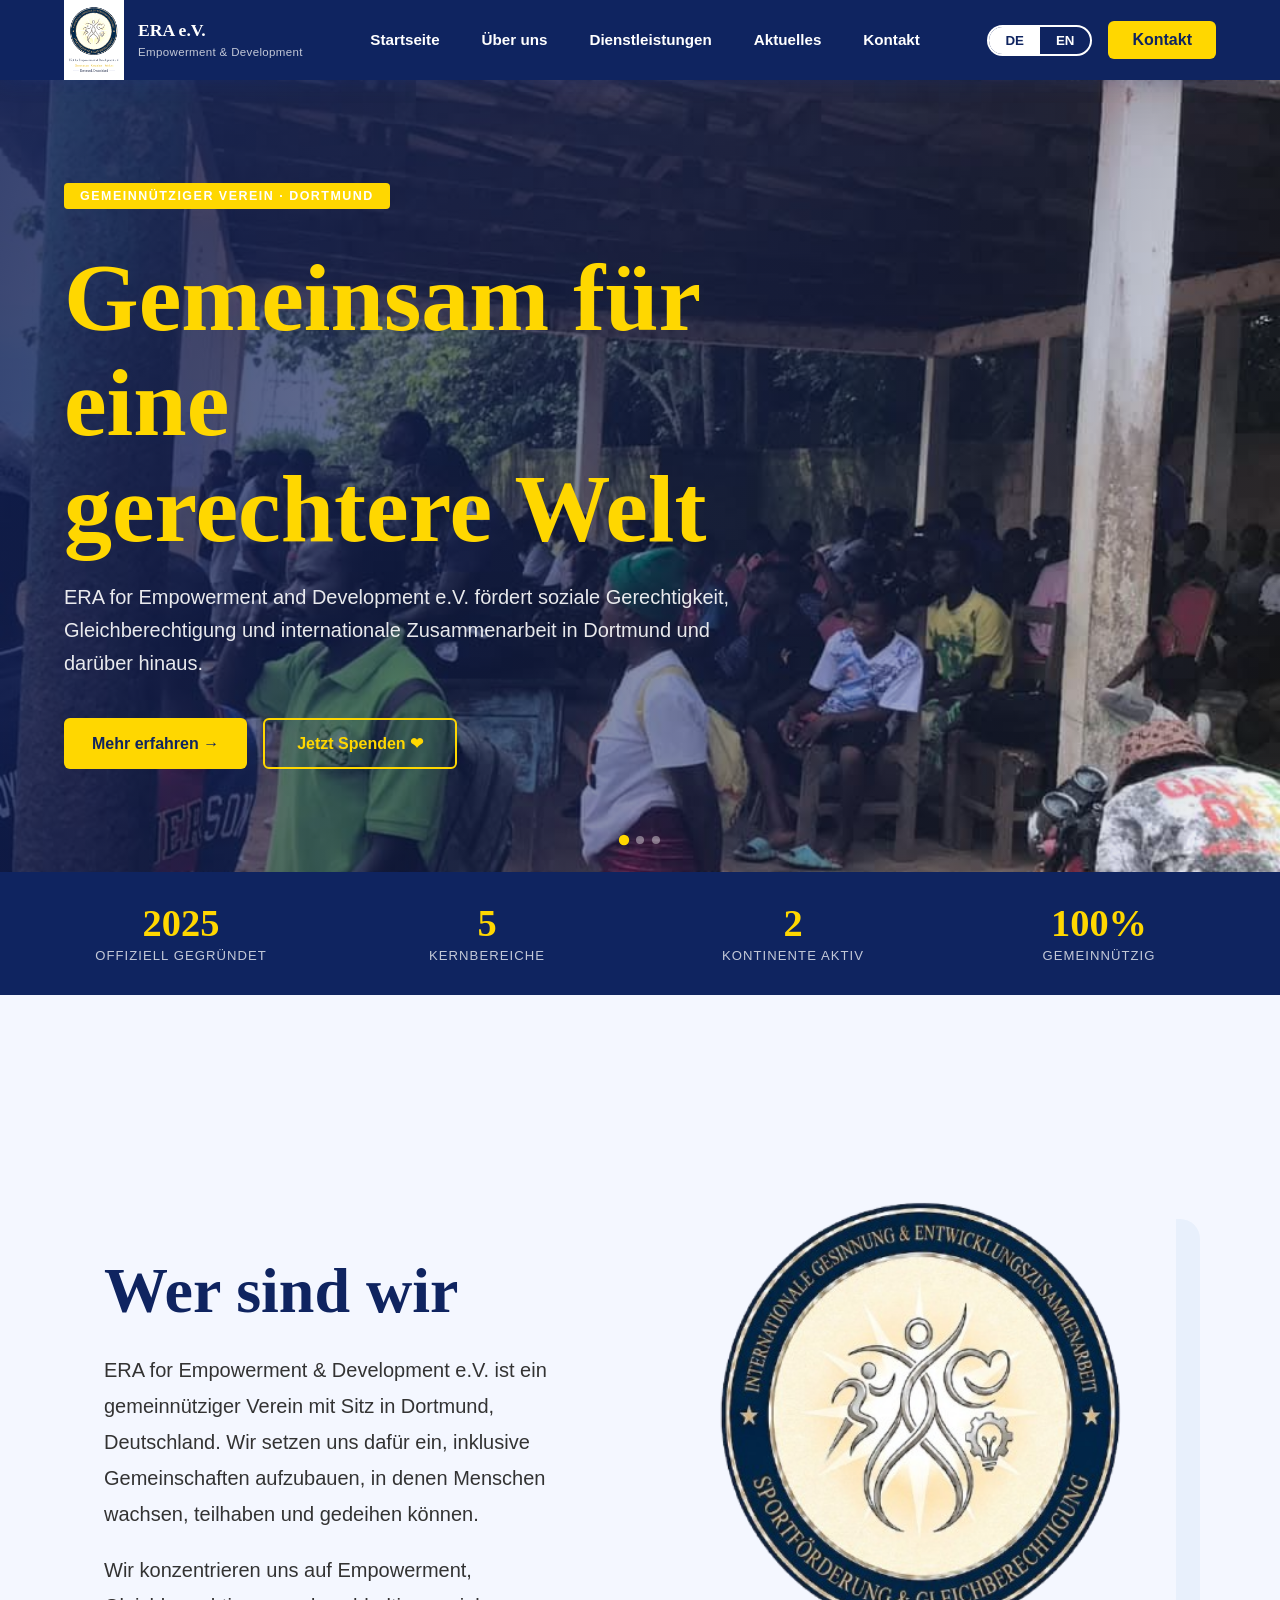
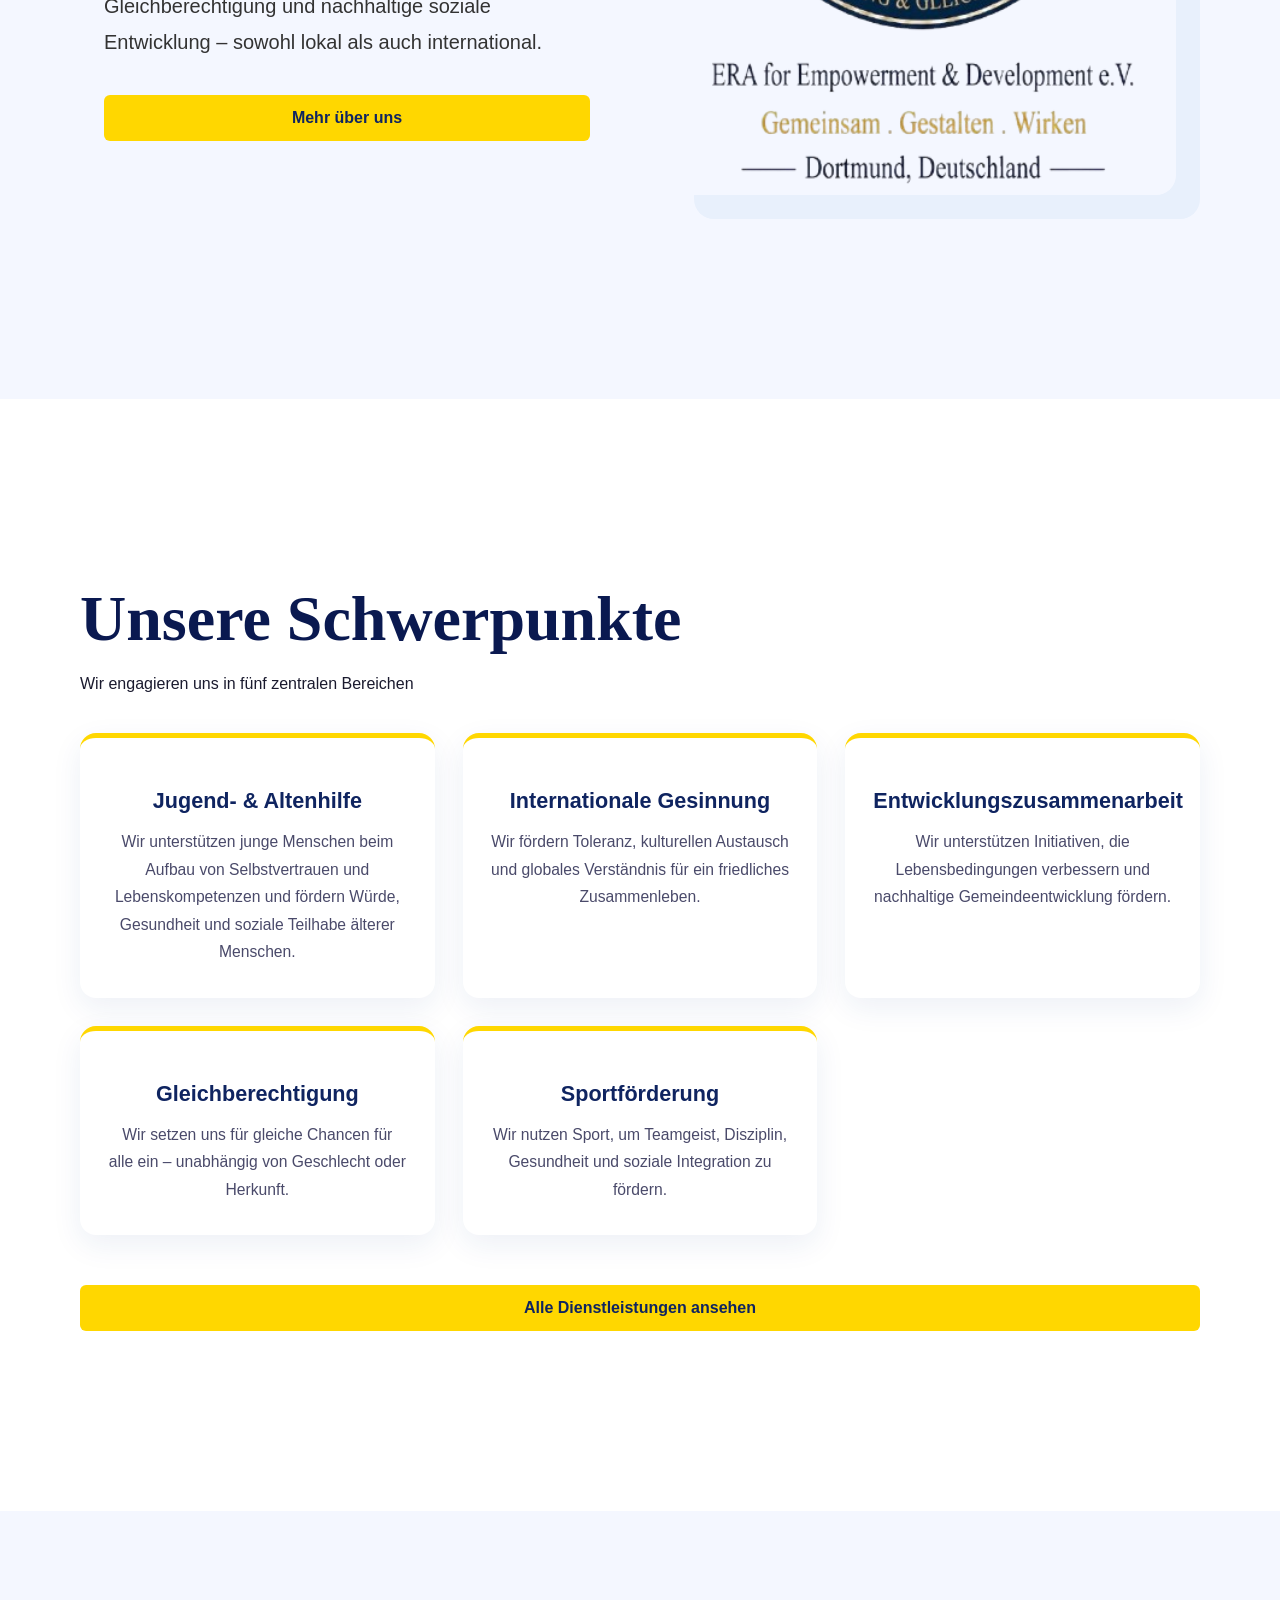
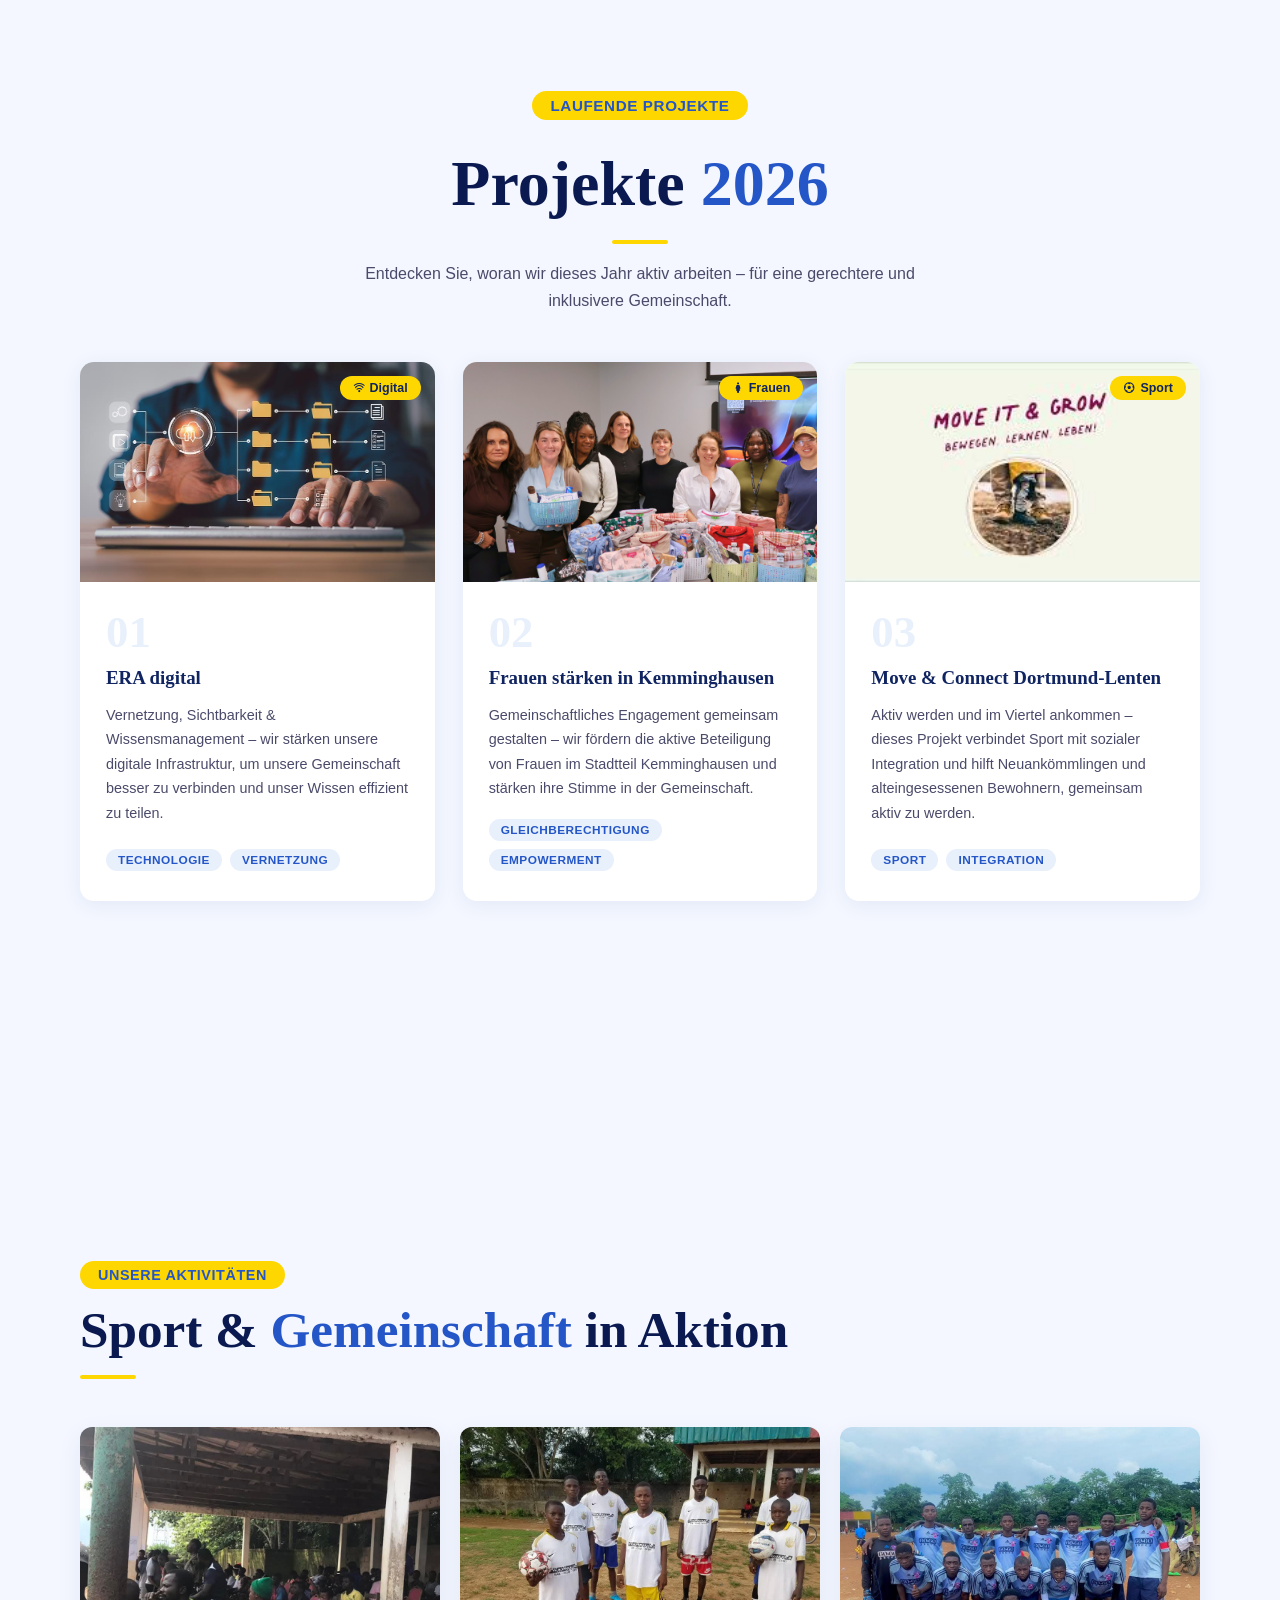
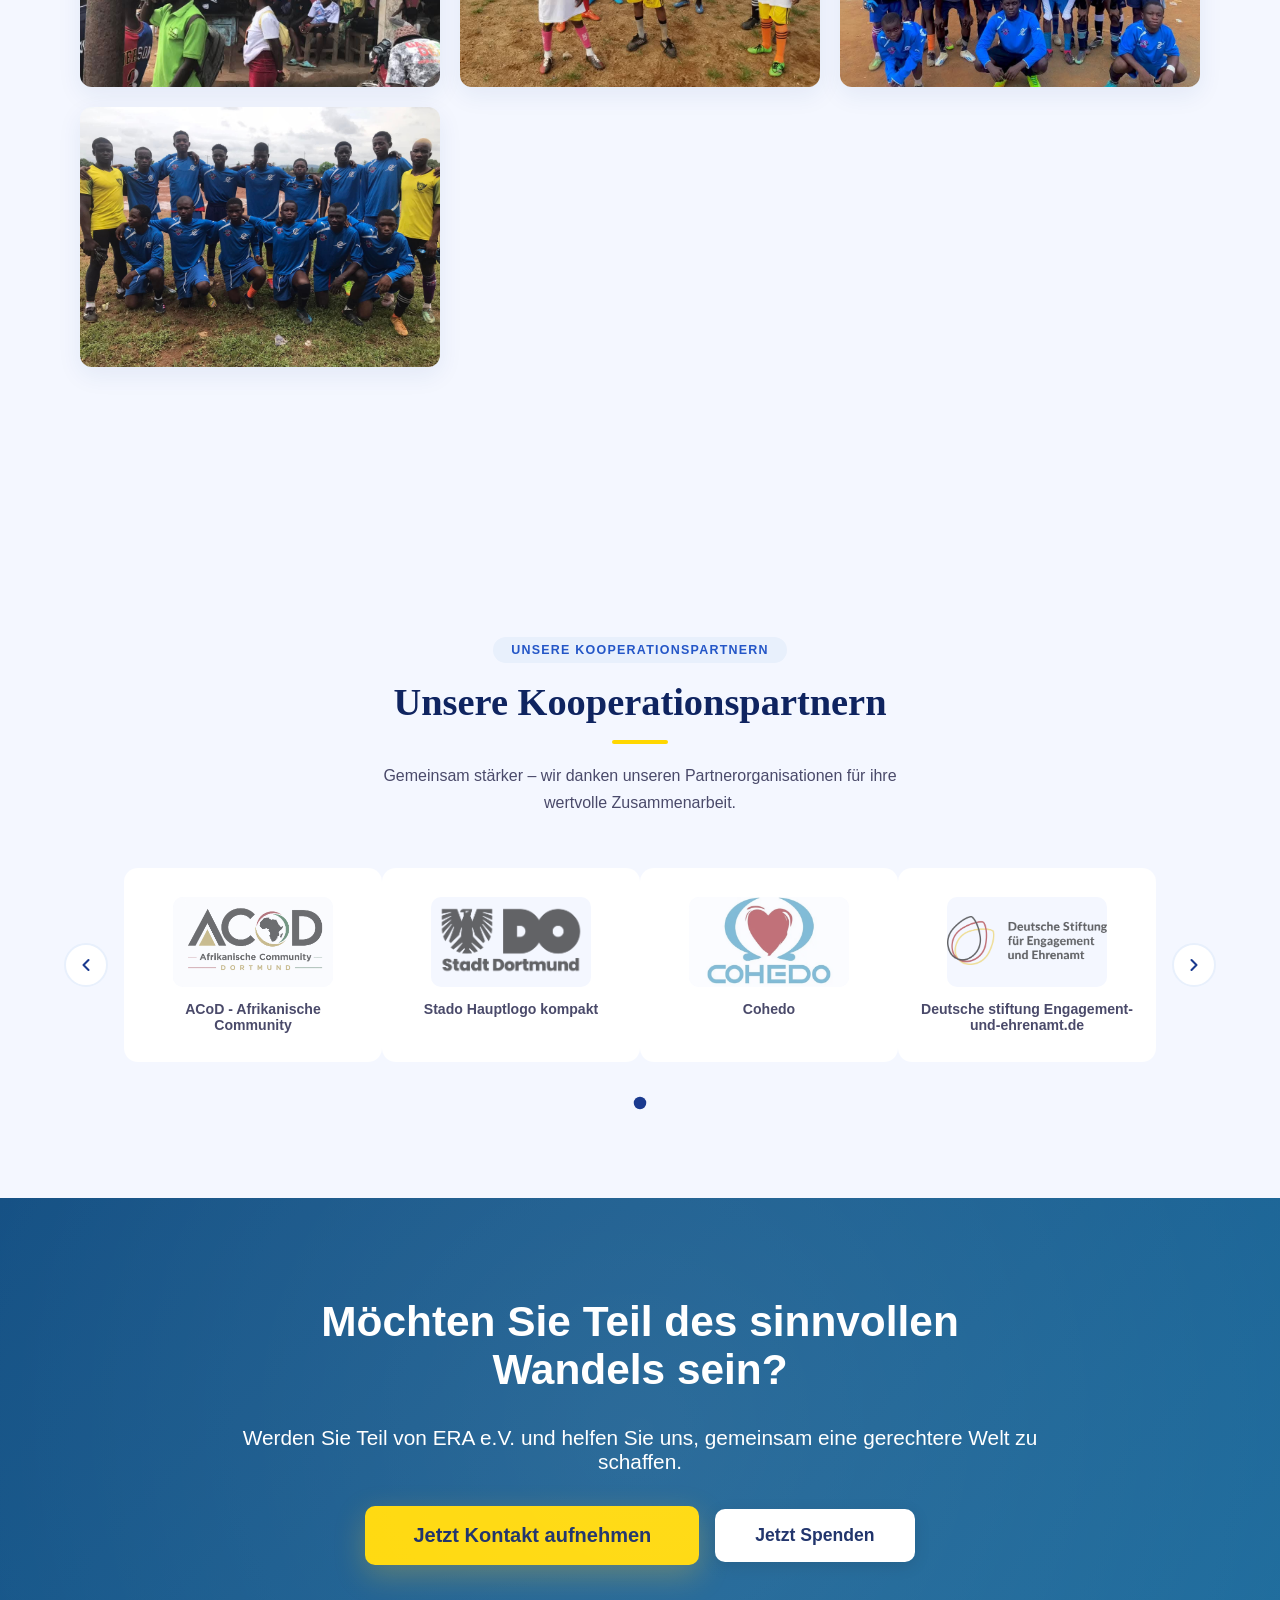
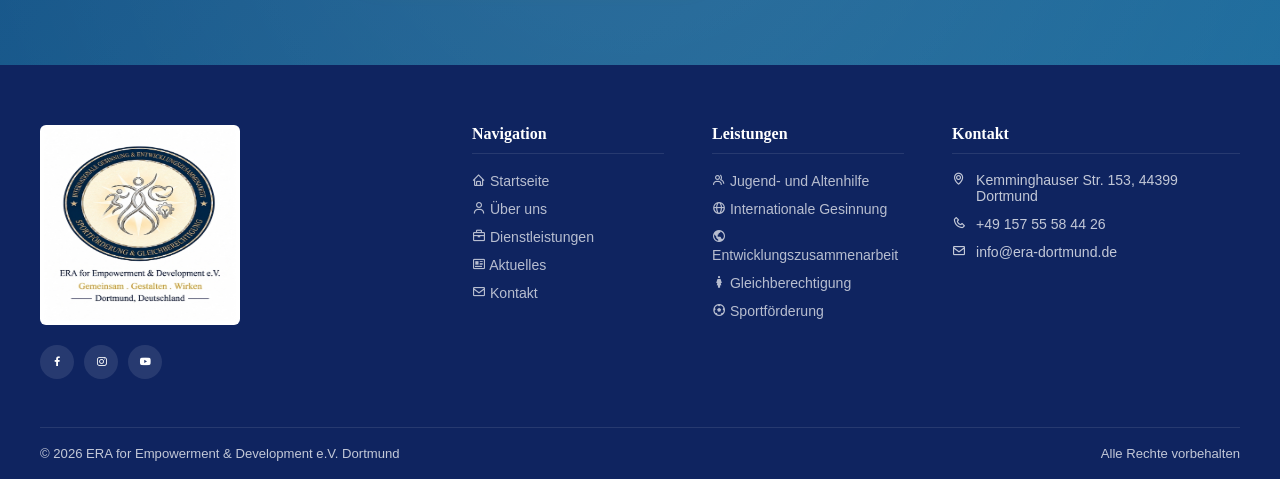
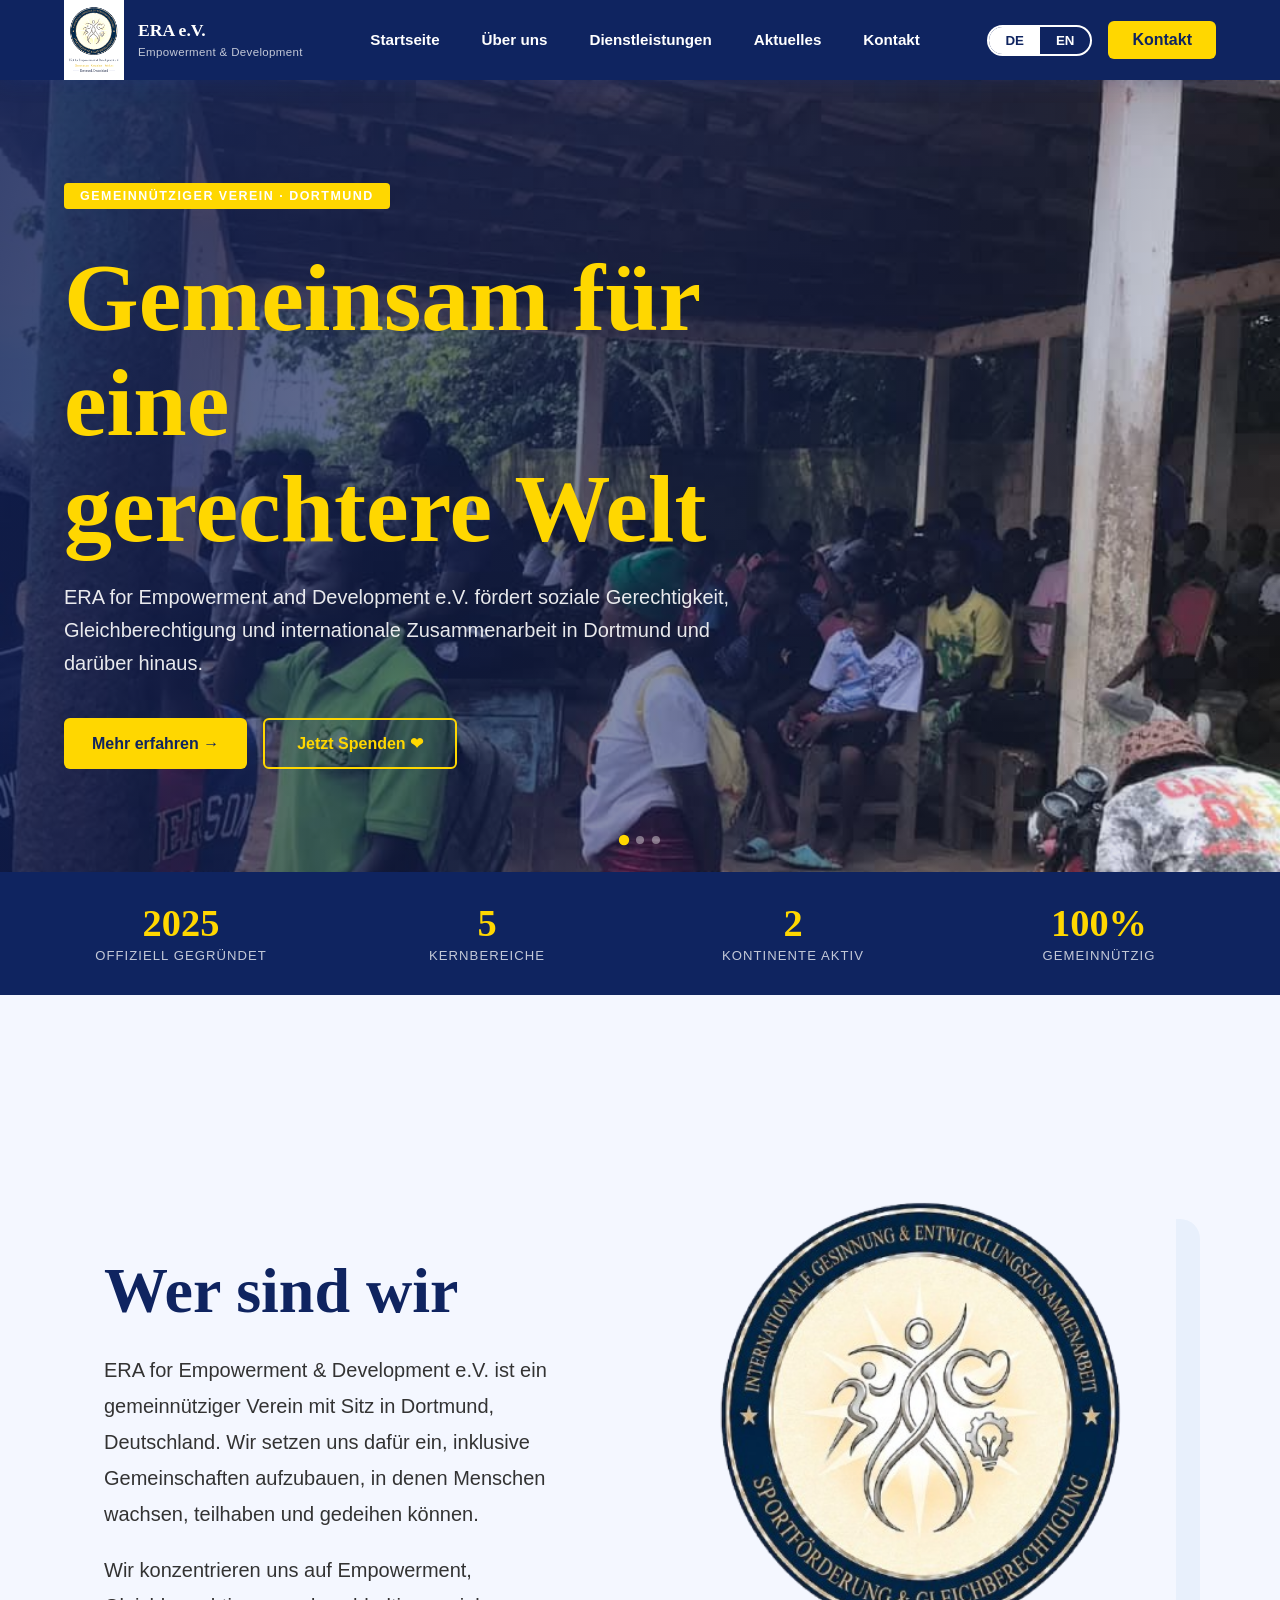
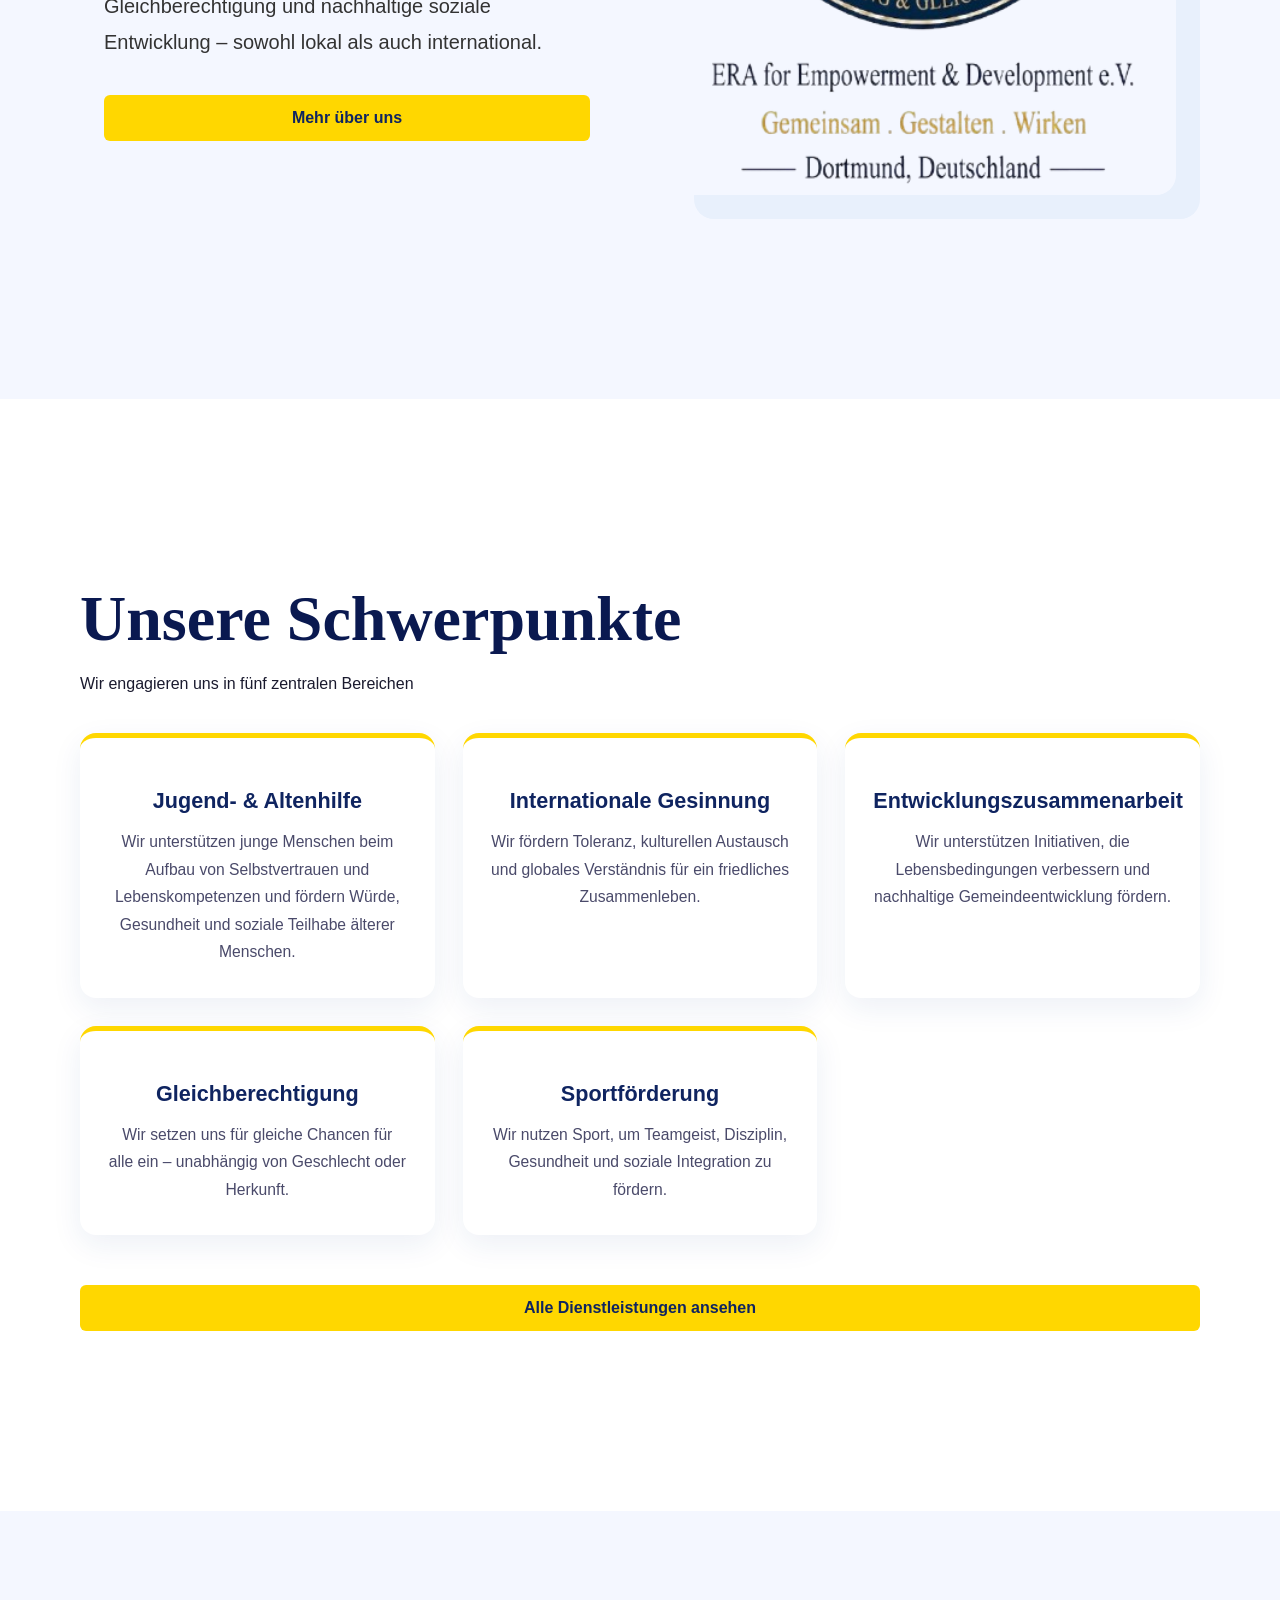
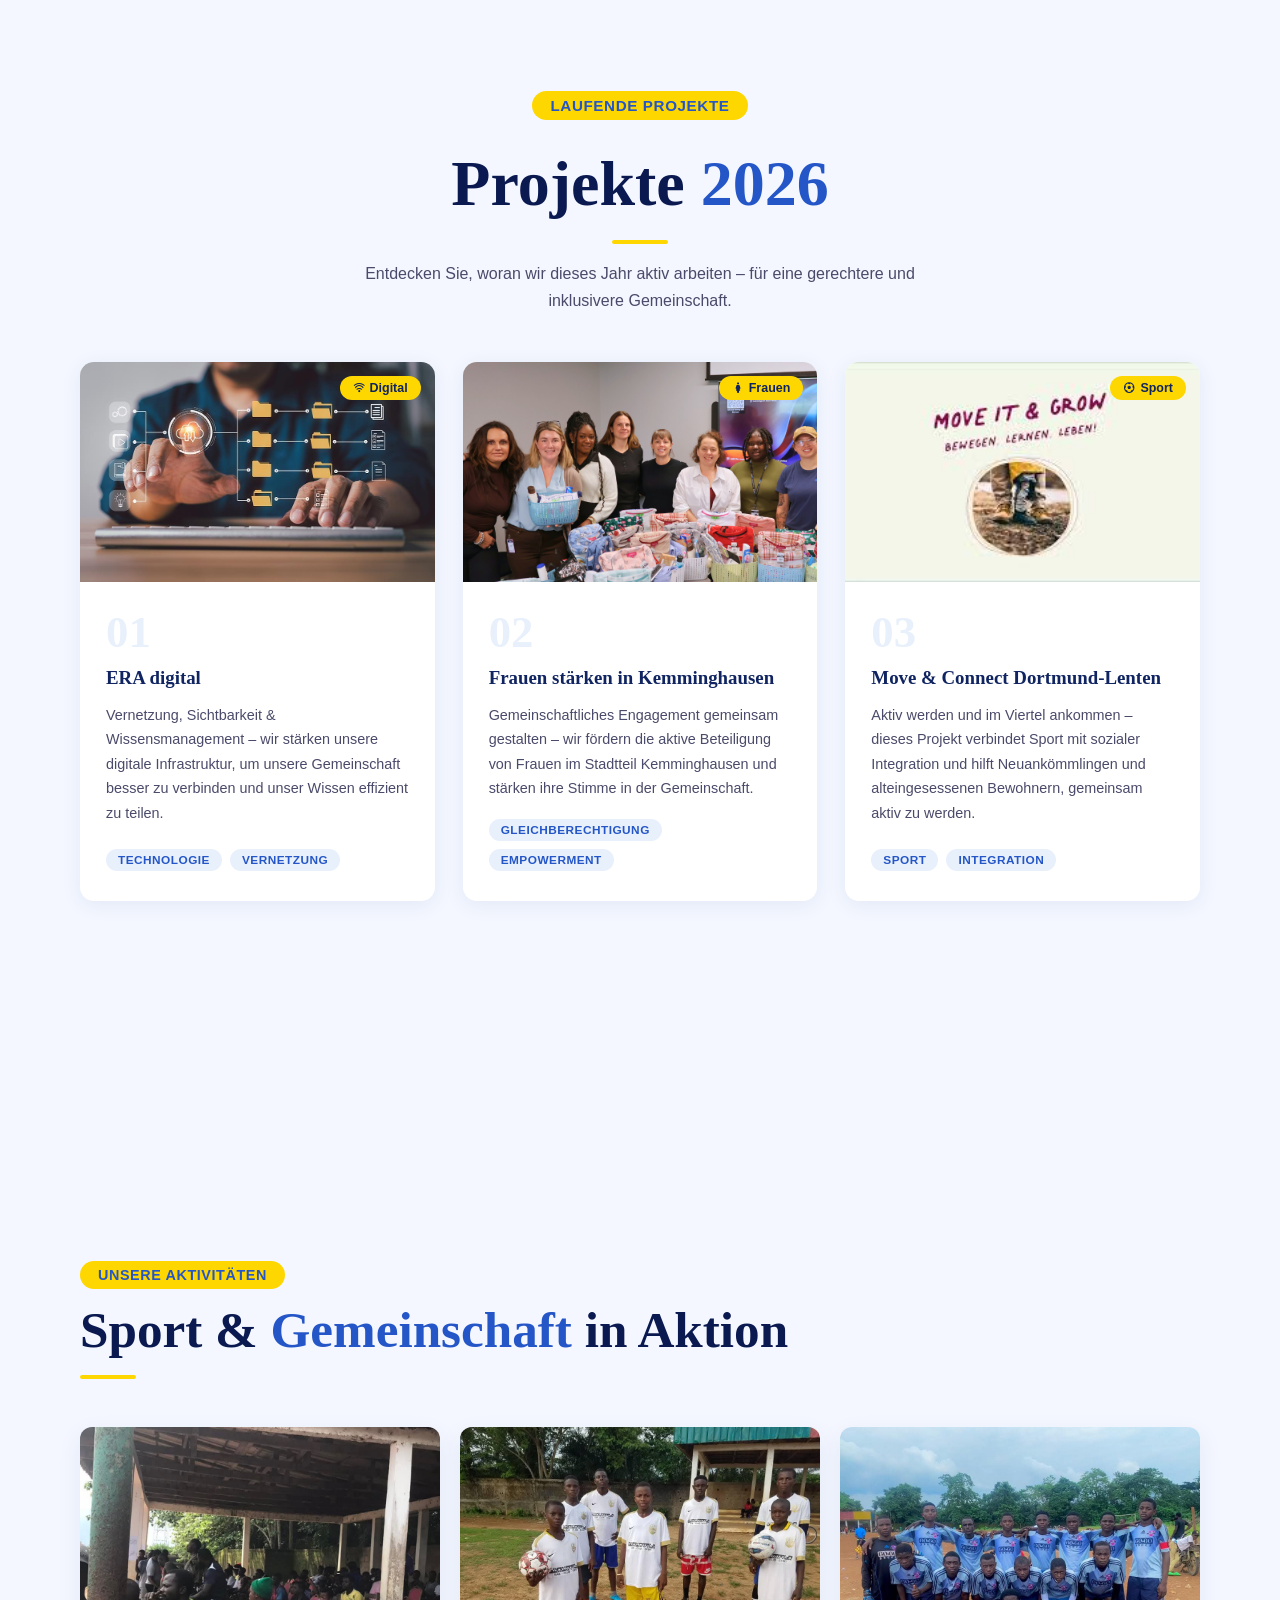
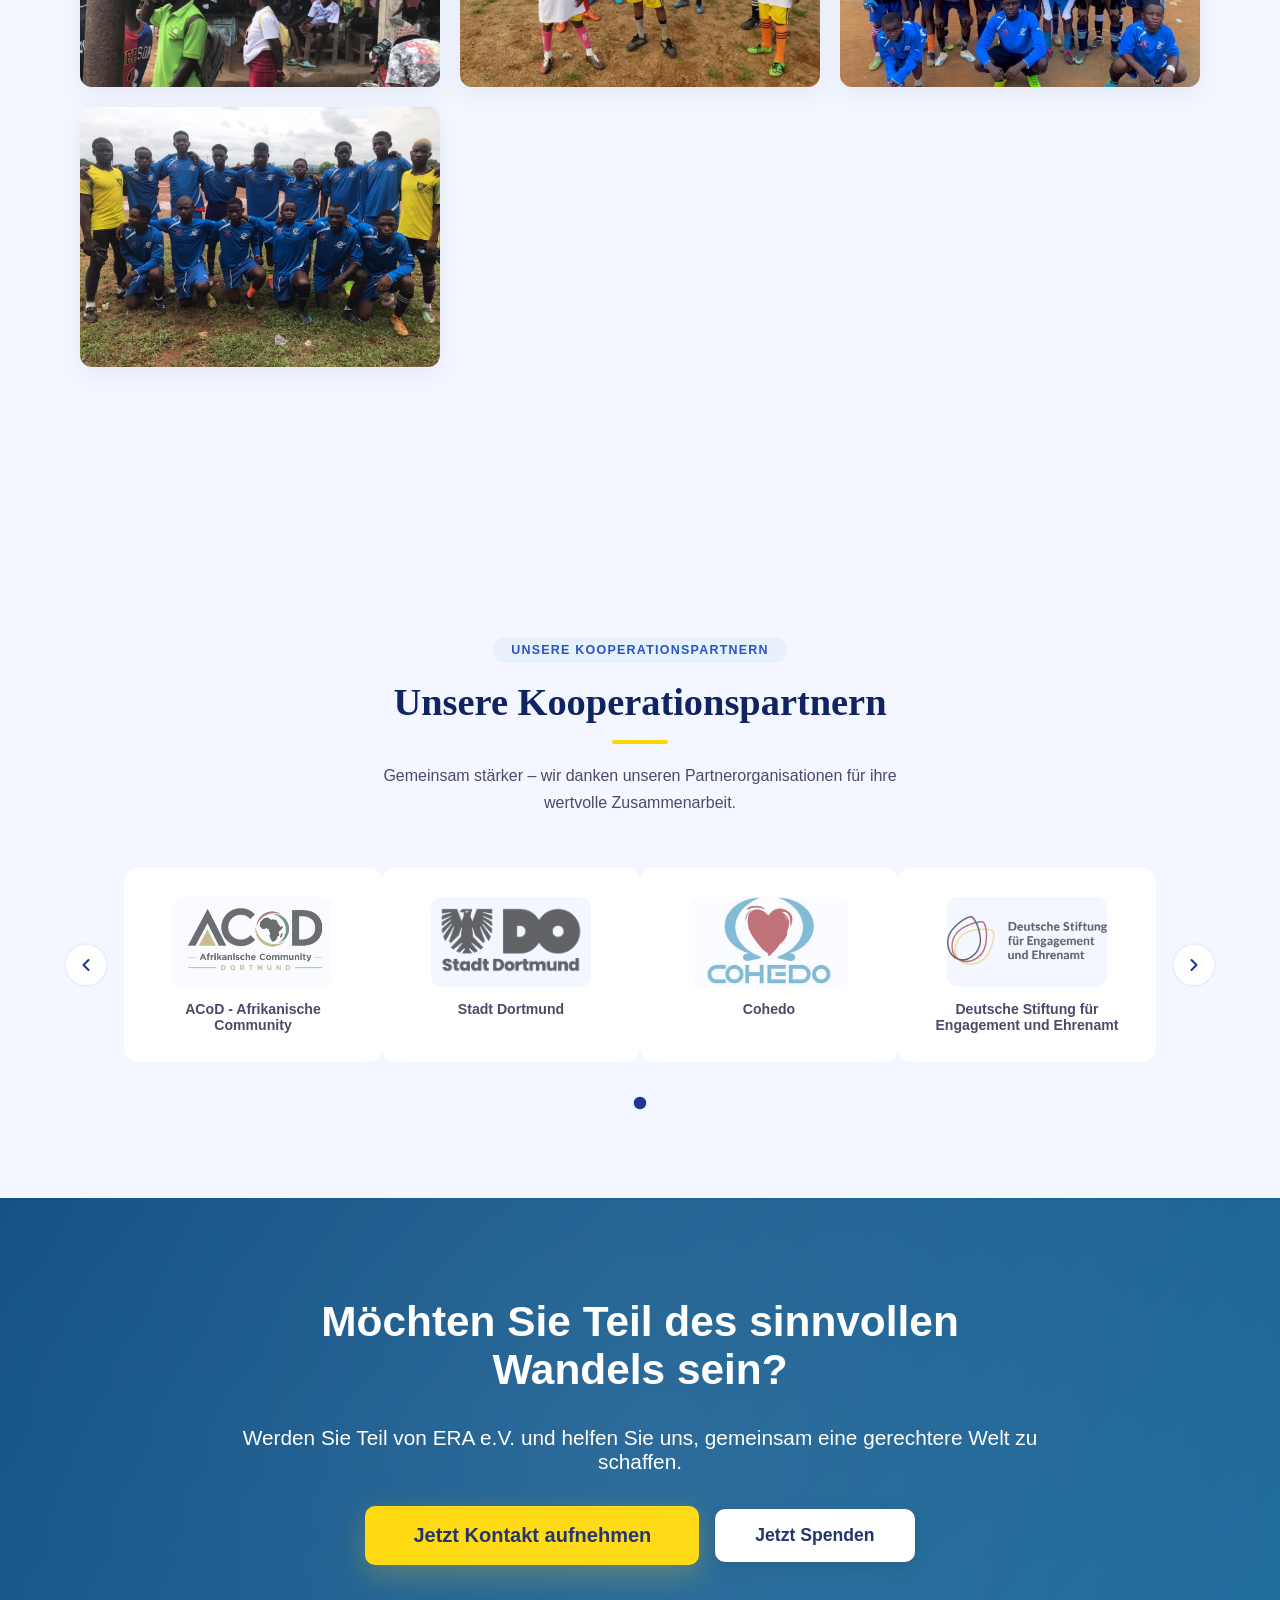
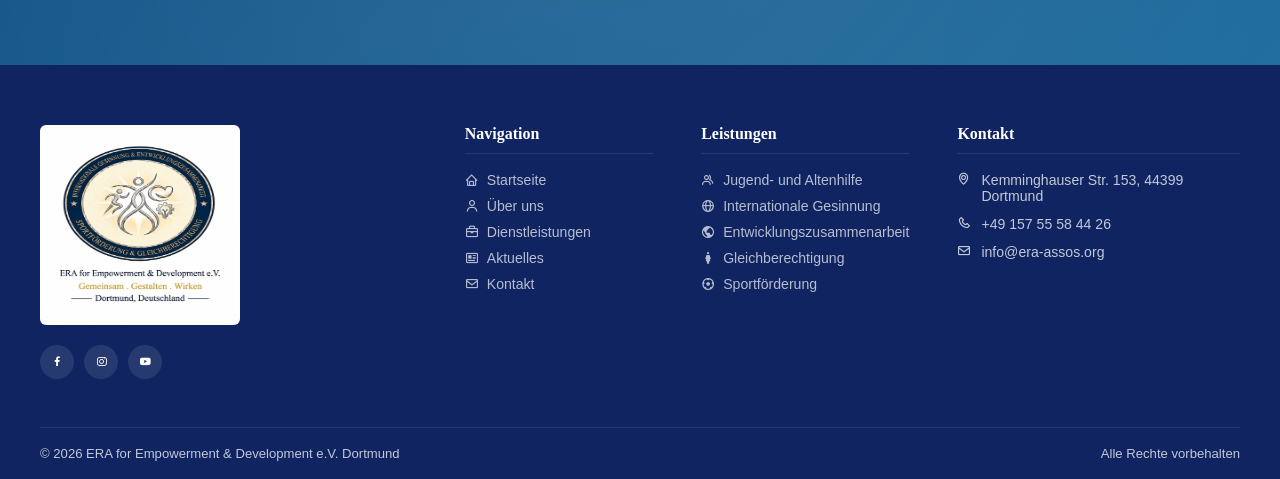
